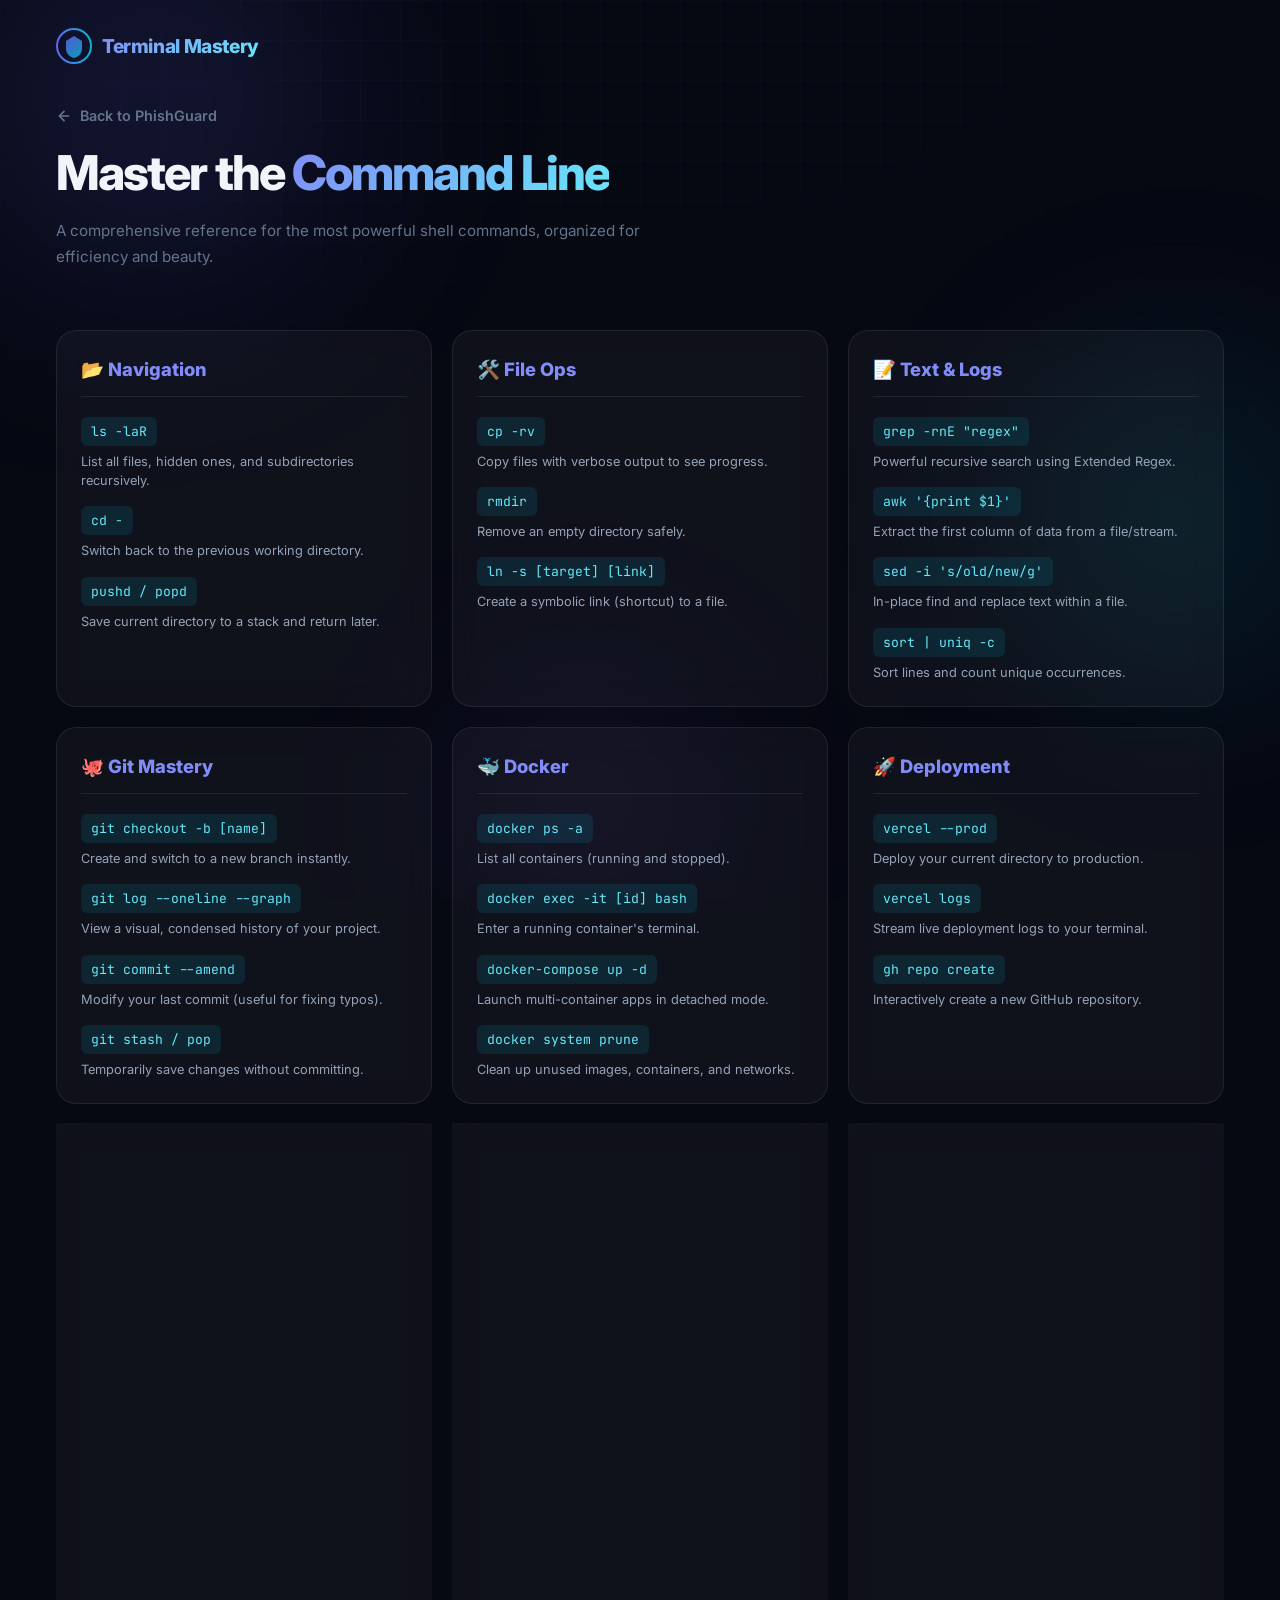
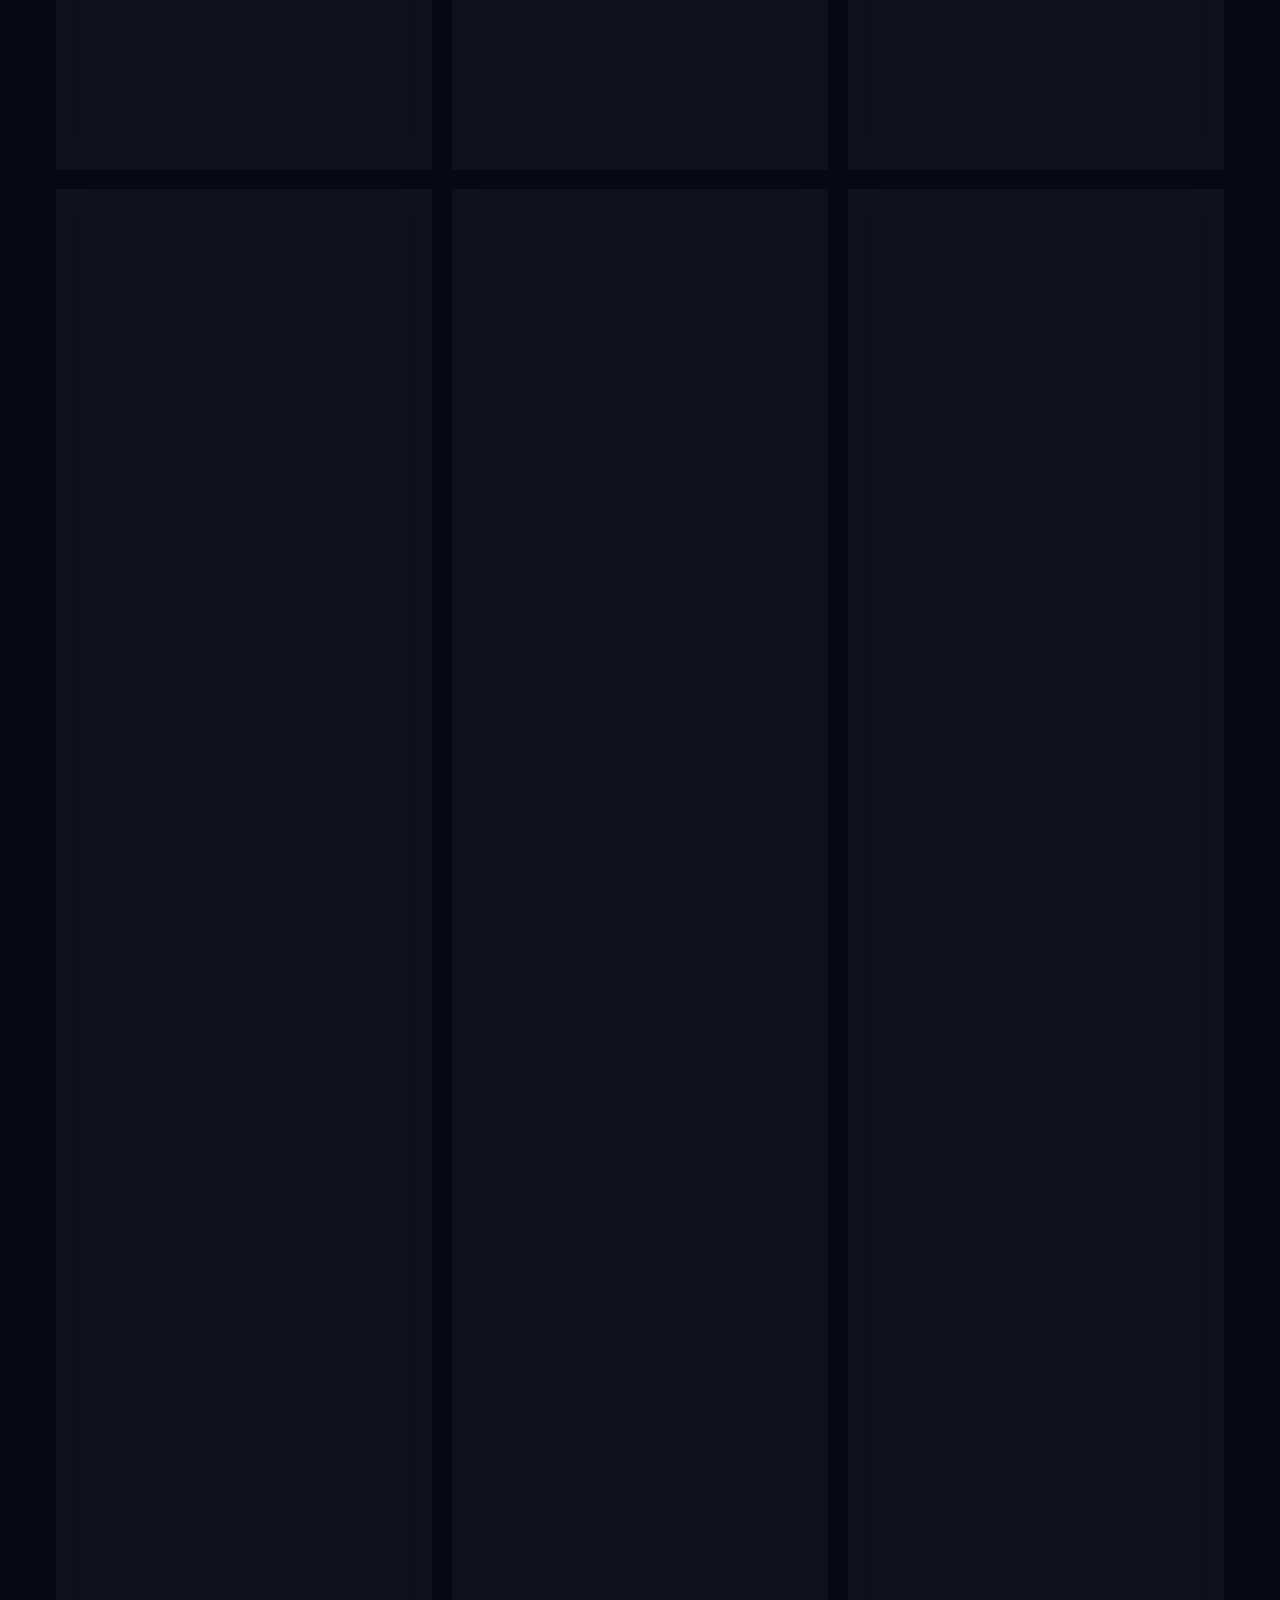
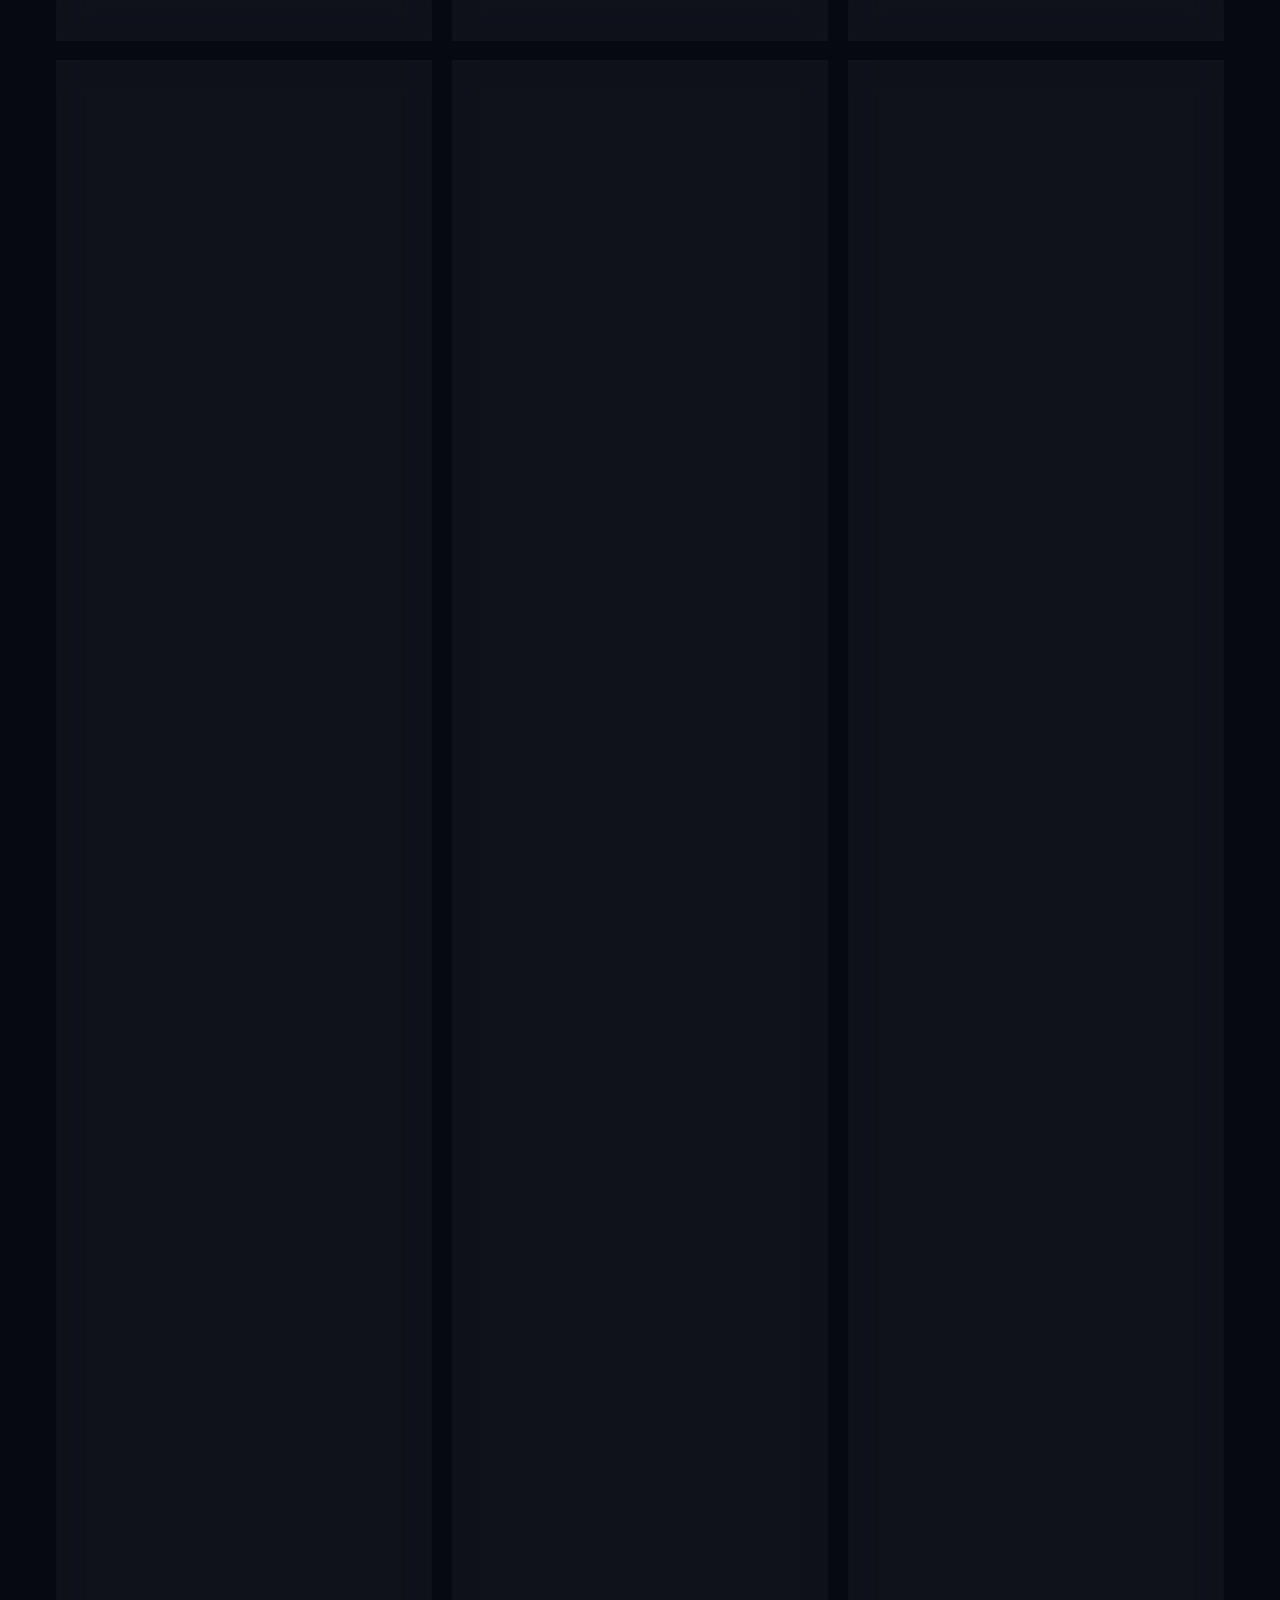
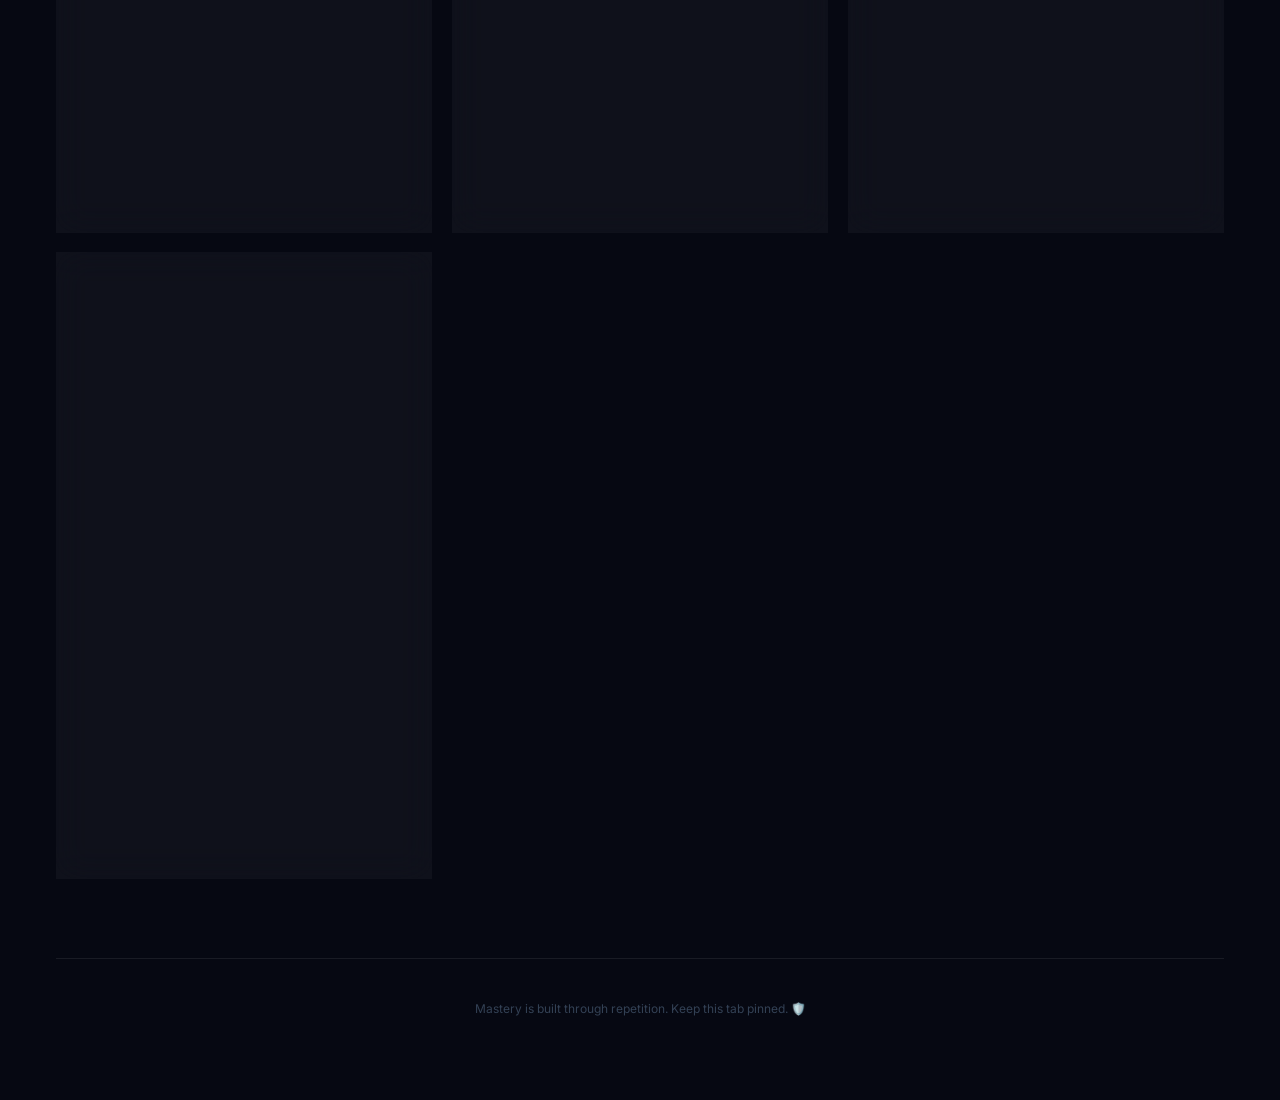
==== cheatsheet/index.html @ 8e198884 "feat: integrate terminal mastery cheatsheet and add navigation link" ====
<!-- PhishGuard Cheat Sheet | Author: Abenezer | MIT License | 2026 -->
<!DOCTYPE html>
<html lang="en">
<head>
  <meta charset="UTF-8">
  <meta name="viewport" content="width=device-width, initial-scale=1.0">
  <title>Terminal Mastery | Shell Command Cheat Sheet</title>
  <link rel="preconnect" href="https://fonts.googleapis.com">
  <link rel="preconnect" href="https://fonts.gstatic.com" crossorigin>
  <link href="https://fonts.googleapis.com/css2?family=Inter:wght@300;400;500;600;700;800&family=JetBrains+Mono:wght@400;500;700&display=swap" rel="stylesheet">
  <link rel="stylesheet" href="style.css">
  <style>
    .app-wrapper {
      max-width: 1400px; /* Wider for zoom/fill */
      width: 95%;
    }
    .cheat-sheet-grid {
      display: grid;
      grid-template-columns: repeat(auto-fit, minmax(320px, 1fr)); /* Fill space dynamically */
      gap: 20px;
      margin-top: 40px;
    }
    .category-card {
      border-radius: var(--radius-lg);
      padding: 24px;
      display: flex;
      flex-direction: column;
      transition: transform 0.2s, box-shadow 0.2s;
    }
    .category-card:hover {
      transform: translateY(-4px);
      box-shadow: 0 12px 30px rgba(0,0,0,0.4);
      border-color: var(--indigo);
    }
    .category-title {
      font-size: 1.15rem;
      font-weight: 800;
      color: var(--indigo-light);
      margin-bottom: 20px;
      display: flex;
      align-items: center;
      gap: 12px;
      border-bottom: 1px solid var(--border-glass);
      padding-bottom: 12px;
    }
    .command-list {
      display: flex;
      flex-direction: column;
      gap: 16px;
    }
    .command-item {
      display: flex;
      flex-direction: column;
      gap: 6px;
    }
    .cmd-row {
      display: flex;
      align-items: center;
      gap: 8px;
      flex-wrap: wrap;
    }
    .cmd {
      font-family: var(--font-mono);
      font-size: 0.82rem;
      color: var(--cyan-light);
      background: rgba(6, 182, 212, 0.12);
      padding: 4px 10px;
      border-radius: 6px;
      word-break: break-all;
    }
    .desc {
      font-size: 0.8rem;
      color: #94a3b8;
      line-height: 1.5;
    }
    .back-link {
      display: inline-flex;
      align-items: center;
      gap: 8px;
      color: #64748b;
      text-decoration: none;
      font-size: 0.9rem;
      font-weight: 600;
      margin-bottom: 20px;
      transition: color 0.2s;
    }
    .back-link:hover {
      color: var(--indigo-light);
    }
    .gradient-text {
      background: linear-gradient(135deg, var(--indigo-light), var(--cyan-light));
      -webkit-background-clip: text;
      -webkit-text-fill-color: transparent;
    }
  </style>
</head>
<body>
  <div class="bg-grid" aria-hidden="true"></div>
  <div class="bg-orbs" aria-hidden="true">
    <div class="orb orb-1"></div>
    <div class="orb orb-2"></div>
    <div class="orb orb-3"></div>
  </div>

  <div class="app-wrapper">
    <header class="header">
      <div class="logo-mark">
        <svg width="36" height="36" viewBox="0 0 36 36" fill="none" xmlns="http://www.w3.org/2000/svg">
          <circle cx="18" cy="18" r="17" stroke="url(#logoGrad)" stroke-width="2" />
          <path d="M18 8 L26 13 L26 21 C26 25.4 22.4 29 18 30 C13.6 29 10 25.4 10 21 L10 13 Z" fill="url(#shieldGrad)" opacity="0.85" />
          <defs>
            <linearGradient id="logoGrad" x1="0" y1="0" x2="36" x2="36" gradientUnits="userSpaceOnUse">
              <stop stop-color="#6366f1" /><stop offset="1" stop-color="#06b6d4" />
            </linearGradient>
            <linearGradient id="shieldGrad" x1="10" y1="8" x2="26" y2="30" gradientUnits="userSpaceOnUse">
              <stop stop-color="#6366f1" /><stop offset="1" stop-color="#06b6d4" />
            </linearGradient>
          </defs>
        </svg>
        <span class="logo-text">Terminal Mastery</span>
      </div>
    </header>

    <section class="hero" style="padding: 40px 0 20px; text-align: left;">
      <a href="https://phish-guard-omega.vercel.app/" class="back-link">
        <svg width="16" height="16" viewBox="0 0 24 24" fill="none" stroke="currentColor" stroke-width="2.5" stroke-linecap="round" stroke-linejoin="round"><path d="M19 12H5M12 19l-7-7 7-7"/></svg>
        Back to PhishGuard
      </a>
      <h1 class="hero-title" style="font-size: 3rem;">Master the <span class="gradient-text">Command Line</span></h1>
      <p class="hero-sub" style="max-width: 600px;">A comprehensive reference for the most powerful shell commands, organized for efficiency and beauty.</p>
    </section>

    <div class="cheat-sheet-grid">
      
      <!-- File Navigation -->
      <div class="category-card glass">
        <h2 class="category-title">📂 Navigation</h2>
        <div class="command-list">
          <div class="command-item">
            <div class="cmd-row"><span class="cmd">ls -laR</span></div>
            <span class="desc">List all files, hidden ones, and subdirectories recursively.</span>
          </div>
          <div class="command-item">
            <div class="cmd-row"><span class="cmd">cd -</span></div>
            <span class="desc">Switch back to the previous working directory.</span>
          </div>
          <div class="command-item">
            <div class="cmd-row"><span class="cmd">pushd / popd</span></div>
            <span class="desc">Save current directory to a stack and return later.</span>
          </div>
        </div>
      </div>

      <!-- File Manipulation -->
      <div class="category-card glass">
        <h2 class="category-title">🛠️ File Ops</h2>
        <div class="command-list">
          <div class="command-item">
            <div class="cmd-row"><span class="cmd">cp -rv</span></div>
            <span class="desc">Copy files with verbose output to see progress.</span>
          </div>
          <div class="command-item">
            <div class="cmd-row"><span class="cmd">rmdir</span></div>
            <span class="desc">Remove an empty directory safely.</span>
          </div>
          <div class="command-item">
            <div class="cmd-row"><span class="cmd">ln -s [target] [link]</span></div>
            <span class="desc">Create a symbolic link (shortcut) to a file.</span>
          </div>
        </div>
      </div>

      <!-- Text Processing -->
      <div class="category-card glass">
        <h2 class="category-title">📝 Text & Logs</h2>
        <div class="command-list">
          <div class="command-item">
            <div class="cmd-row"><span class="cmd">grep -rnE "regex"</span></div>
            <span class="desc">Powerful recursive search using Extended Regex.</span>
          </div>
          <div class="command-item">
            <div class="cmd-row"><span class="cmd">awk '{print $1}'</span></div>
            <span class="desc">Extract the first column of data from a file/stream.</span>
          </div>
          <div class="command-item">
            <div class="cmd-row"><span class="cmd">sed -i 's/old/new/g'</span></div>
            <span class="desc">In-place find and replace text within a file.</span>
          </div>
          <div class="command-item">
            <div class="cmd-row"><span class="cmd">sort | uniq -c</span></div>
            <span class="desc">Sort lines and count unique occurrences.</span>
          </div>
        </div>
      </div>

      <!-- Git Mastery -->
      <div class="category-card glass">
        <h2 class="category-title">🐙 Git Mastery</h2>
        <div class="command-list">
          <div class="command-item">
            <div class="cmd-row"><span class="cmd">git checkout -b [name]</span></div>
            <span class="desc">Create and switch to a new branch instantly.</span>
          </div>
          <div class="command-item">
            <div class="cmd-row"><span class="cmd">git log --oneline --graph</span></div>
            <span class="desc">View a visual, condensed history of your project.</span>
          </div>
          <div class="command-item">
            <div class="cmd-row"><span class="cmd">git commit --amend</span></div>
            <span class="desc">Modify your last commit (useful for fixing typos).</span>
          </div>
          <div class="command-item">
            <div class="cmd-row"><span class="cmd">git stash / pop</span></div>
            <span class="desc">Temporarily save changes without committing.</span>
          </div>
        </div>
      </div>

      <!-- Docker -->
      <div class="category-card glass">
        <h2 class="category-title">🐳 Docker</h2>
        <div class="command-list">
          <div class="command-item">
            <div class="cmd-row"><span class="cmd">docker ps -a</span></div>
            <span class="desc">List all containers (running and stopped).</span>
          </div>
          <div class="command-item">
            <div class="cmd-row"><span class="cmd">docker exec -it [id] bash</span></div>
            <span class="desc">Enter a running container's terminal.</span>
          </div>
          <div class="command-item">
            <div class="cmd-row"><span class="cmd">docker-compose up -d</span></div>
            <span class="desc">Launch multi-container apps in detached mode.</span>
          </div>
          <div class="command-item">
            <div class="cmd-row"><span class="cmd">docker system prune</span></div>
            <span class="desc">Clean up unused images, containers, and networks.</span>
          </div>
        </div>
      </div>

      <!-- Vercel & Deployment -->
      <div class="category-card glass">
        <h2 class="category-title">🚀 Deployment</h2>
        <div class="command-list">
          <div class="command-item">
            <div class="cmd-row"><span class="cmd">vercel --prod</span></div>
            <span class="desc">Deploy your current directory to production.</span>
          </div>
          <div class="command-item">
            <div class="cmd-row"><span class="cmd">vercel logs</span></div>
            <span class="desc">Stream live deployment logs to your terminal.</span>
          </div>
          <div class="command-item">
            <div class="cmd-row"><span class="cmd">gh repo create</span></div>
            <span class="desc">Interactively create a new GitHub repository.</span>
          </div>
        </div>
      </div>

      <!-- Permissions -->
      <div class="category-card glass">
        <h2 class="category-title">🔒 Permissions</h2>
        <div class="command-list">
          <div class="command-item">
            <div class="cmd-row"><span class="cmd">chmod +x [file]</span></div>
            <span class="desc">Make a script or file executable.</span>
          </div>
          <div class="command-item">
            <div class="cmd-row"><span class="cmd">chown -R [user]:[group]</span></div>
            <span class="desc">Change ownership of a folder recursively.</span>
          </div>
          <div class="command-item">
            <div class="cmd-row"><span class="cmd">sudo !!</span></div>
            <span class="desc">Repeat the last command but with sudo.</span>
          </div>
        </div>
      </div>

      <!-- Pro Shortcuts -->
      <div class="category-card glass">
        <h2 class="category-title">⚡ Pro Shortcuts</h2>
        <div class="command-list">
          <div class="command-item">
            <div class="cmd-row"><span class="cmd">Ctrl + R</span></div>
            <span class="desc">Reverse-search through your command history.</span>
          </div>
          <div class="command-item">
            <div class="cmd-row"><span class="cmd">Ctrl + L</span></div>
            <span class="desc">Clear the terminal screen instantly.</span>
          </div>
          <div class="command-item">
            <div class="cmd-row"><span class="cmd">Tab / Double Tab</span></div>
            <span class="desc">Auto-complete commands, paths, and options.</span>
          </div>
        </div>
      </div>
<!-- ARP, Wireshark, Nmap, and Ping command reference sections -->

<!-- Sources: arp(8) man page, wireshark/tshark documentation, nmap(1) man page, ping(8) man page -->

<div class="category-card glass">
  <h2 class="category-title">🛰️ ARP</h2>
  <div class="command-list">
    <div class="command-item">
      <div class="cmd-row"><span class="cmd">arp -a</span></div>
      <span class="desc">Display the ARP table (default mode).</span>
    </div>
    <div class="command-item">
      <div class="cmd-row"><span class="cmd">arp -n</span></div>
      <span class="desc">Show numeric IP addresses (no hostname resolution).</span>
    </div>
    <div class="command-item">
      <div class="cmd-row"><span class="cmd">arp -v</span></div>
      <span class="desc">Verbose output – more detail about operations.</span>
    </div>
    <div class="command-item">
      <div class="cmd-row"><span class="cmd">arp -d &lt;hostname|IP&gt;</span></div>
      <span class="desc">Delete the ARP entry for the specified host (requires root).</span>
    </div>
    <div class="command-item">
      <div class="cmd-row"><span class="cmd">arp -s &lt;hostname|IP&gt; &lt;mac_addr&gt;</span></div>
      <span class="desc">Create a static ARP entry mapping host to MAC address.</span>
    </div>
    <div class="command-item">
      <div class="cmd-row"><span class="cmd">arp -i &lt;interface&gt;</span></div>
      <span class="desc">Limit the operation to a specific network interface.</span>
    </div>
    <div class="command-item">
      <div class="cmd-row"><span class="cmd">arp -H &lt;type&gt;</span></div>
      <span class="desc">Specify the hardware type (default is ether).</span>
    </div>
  </div>
</div>

<div class="category-card glass">
  <h2 class="category-title">🖥️ Wireshark / Tshark</h2>
  <div class="command-list">
    <div class="command-item">
      <div class="cmd-row"><span class="cmd">tshark -i &lt;iface&gt;</span></div>
      <span class="desc">Capture on the specified interface.</span>
    </div>
    <div class="command-item">
      <div class="cmd-row"><span class="cmd">tshark -f &lt;capture filter&gt;</span></div>
      <span class="desc">Apply a BPF capture filter (e.g., &quot;tcp port 80&quot;).</span>
    </div>
    <div class="command-item">
      <div class="cmd-row"><span class="cmd">tshark -Y &lt;display filter&gt;</span></div>
      <span class="desc">Display filter (Wireshark syntax) applied while capturing.</span>
    </div>
    <div class="command-item">
      <div class="cmd-row"><span class="cmd">tshark -w &lt;file.pcap&gt;</span></div>
      <span class="desc">Write captured packets to a file.</span>
    </div>
    <div class="command-item">
      <div class="cmd-row"><span class="cmd">tshark -r &lt;file.pcap&gt;</span></div>
      <span class="desc">Read packets from a capture file.
    </span>
    </div>
    <div class="command-item">
      <div class="cmd-row"><span class="cmd">tshark -c &lt;count&gt;</span></div>
      <span class="desc">Stop after capturing a specific number of packets.</span>
    </div>
    <div class="command-item">
      <div class="cmd-row"><span class="cmd">tshark -a duration:&lt;seconds&gt;</span></div>
      <span class="desc">Autostop capture after given duration.</span>
    </div>
    <div class="command-item">
      <div class="cmd-row"><span class="cmd">tshark -a filesize:&lt;bytes&gt;</span></div>
      <span class="desc">Autostop when captured file reaches size limit.</span>
    </div>
    <div class="command-item">
      <div class="cmd-row"><span class="cmd">tshark -s &lt;snaplen&gt;</span></div>
      <span class="desc">Set snapshot length (bytes per packet).</span>
    </div>
    <div class="command-item">
      <div class="cmd-row"><span class="cmd">tshark -n</span></div>
      <span class="desc">Disable network name resolution for speed.</span>
    </div>
    <div class="command-item">
      <div class="cmd-row"><span class="cmd">tshark -T fields -e &lt;field&gt; -E separator=,</span></div>
      <span class="desc">Export selected fields as CSV.</span>
    </div>
  </div>
</div>

<div class="category-card glass">
  <h2 class="category-title">📡 Nmap</h2>
  <div class="command-list">
    <!-- Basic Scan Types -->
    <div class="command-item">
      <div class="cmd-row"><span class="cmd">nmap -sS &lt;target&gt;</span></div>
      <span class="desc">TCP SYN (stealth) scan – default for privileged users.</span>
    </div>
    <div class="command-item">
      <div class="cmd-row"><span class="cmd">nmap -sT &lt;target&gt;</span></div>
      <span class="desc">TCP connect scan – works without raw sockets.</span>
    </div>
    <div class="command-item">
      <div class="cmd-row"><span class="cmd">nmap -sU &lt;target&gt;</span></div>
      <span class="desc">UDP scan – discover UDP services.</span>
    </div>
    <div class="command-item">
      <div class="cmd-row"><span class="cmd">nmap -sV &lt;target&gt;</span></div>
      <span class="desc">Service/version detection on open ports.</span>
    </div>
    <div class="command-item">
      <div class="cmd-row"><span class="cmd">nmap -O &lt;target&gt;</span></div>
      <span class="desc">OS detection (requires open & closed ports).</span>
    </div>
    <div class="command-item">
      <div class="cmd-row"><span class="cmd">nmap -A &lt;target&gt;</span></div>
      <span class="desc">Aggressive scan – -O -sV -sC -traceroute.</span>
    </div>
    <!-- Host Discovery -->
    <div class="command-item">
      <div class="cmd-row"><span class="cmd">nmap -sn &lt;target&gt;</span></div>
      <span class="desc">Ping scan – list hosts without port scan.</span>
    </div>
    <div class="command-item">
      <div class="cmd-row"><span class="cmd">nmap -Pn &lt;target&gt;</span></div>
      <span class="desc">Treat all hosts as up – skip discovery.</span>
    </div>
    <div class="command-item">
      <div class="cmd-row"><span class="cmd">nmap -PE -PA80,443 -PS22 -PU53 &lt;target&gt;</span></div>
      <span class="desc">Specify ICMP, ACK, SYN, UDP probes for discovery.</span>
    </div>
    <!-- Port Specification -->
    <div class="command-item">
      <div class="cmd-row"><span class="cmd">nmap -p 22,80,443 &lt;target&gt;</span></div>
      <span class="desc">Scan only the listed ports.</span>
    </div>
    <div class="command-item">
      <div class="cmd-row"><span class="cmd">nmap -p- &lt;target&gt;</span></div>
      <span class="desc">Scan all 65535 ports.</span>
    </div>
    <div class="command-item">
      <div class="cmd-row"><span class="cmd">nmap -F &lt;target&gt;</span></div>
      <span class="desc">Fast scan – only common ports.</span>
    </div>
    <!-- Timing & Performance -->
    <div class="command-item">
      <div class="cmd-row"><span class="cmd">nmap -T4 &lt;target&gt;</span></div>
      <span class="desc">Timing template 4 – faster but more aggressive.</span>
    </div>
    <div class="command-item">
      <div class="cmd-row"><span class="cmd">nmap --max-retries 1 &lt;target&gt;</span></div>
      <span class="desc">Reduce probe retries for speed.</span>
    </div>
    <!-- Output -->
    <div class="command-item">
      <div class="cmd-row"><span class="cmd">nmap -oN scan.txt &lt;target&gt;</span></div>
      <span class="desc">Normal (human‑readable) output to file.</span>
    </div>
    <div class="command-item">
      <div class="cmd-row"><span class="cmd">nmap -oX scan.xml &lt;target&gt;</span></div>
      <span class="desc">XML output for further processing.</span>
    </div>
    <div class="command-item">
      <div class="cmd-row"><span class="cmd">nmap -oG grepable.txt &lt;target&gt;</span></div>
      <span class="desc">Grep‑able output for quick parsing.</span>
    </div>
    <!-- NSE Scripts -->
    <div class="command-item">
      <div class="cmd-row"><span class="cmd">nmap --script=default &lt;target&gt;</span></div>
      <span class="desc">Run the default set of NSE scripts.</span>
    </div>
    <div class="command-item">
      <div class="cmd-row"><span class="cmd">nmap -sC &lt;target&gt;</span></div>
      <span class="desc">Shortcut for --script=default.</span>
    </div>
  </div>
</div>

<div class="category-card glass">
  <h2 class="category-title">🏓 Ping</h2>
  <div class="command-list">
    <div class="command-item">
      <div class="cmd-row"><span class="cmd">ping -c 4 &lt;host&gt;</span></div>
      <span class="desc">Send 4 ICMP echo requests and stop.</span>
    </div>
    <div class="command-item">
      <div class="cmd-row"><span class="cmd">ping -i 0.2 &lt;host&gt;</span></div>
      <span class="desc">Set interval between packets (seconds).</span>
    </div>
    <div class="command-item">
      <div class="cmd-row"><span class="cmd">ping -s 128 &lt;host&gt;</span></div>
      <span class="desc">Set packet size to 128 bytes (payload).</span>
    </div>
    <div class="command-item">
      <div class="cmd-row"><span class="cmd">ping -W 3 &lt;host&gt;</span></div>
      <span class="desc">Wait up to 3 seconds for each reply.</span>
    </div>
    <div class="command-item">
      <div class="cmd-row"><span class="cmd">ping -t 64 &lt;host&gt;</span></div>
      <span class="desc">Set TTL (time‑to‑live) to 64 hops.</span>
    </div>
    <div class="command-item">
      <div class="cmd-row"><span class="cmd">ping -q &lt;host&gt;</span></div>
      <span class="desc">Quiet output – only summary statistics.</span>
    </div>
    <div class="command-item">
      <div class="cmd-row"><span class="cmd">ping -b &lt;broadcast&gt;</span></div>
      <span class="desc">Send ping packets to broadcast address (requires root).</span>
    </div>
    <div class="command-item">
      <div class="cmd-row"><span class="cmd">ping -D &lt;host&gt;</span></div>
      <span class="desc">Print timestamps before each line (debugging).</span>
    </div>
  </div>
</div>

<!-- Find Utility -->
<div class="category-card glass">
  <h2 class="category-title">🔍 Find</h2>
  <div class="command-list">
    <!-- Basic Search -->
    <div class="command-item">
      <div class="cmd-row"><span class="cmd">find . -name "*.txt"</span></div>
      <span class="desc">Find files by exact name (case-sensitive).</span>
    </div>
    <div class="command-item">
      <div class="cmd-row"><span class="cmd">find . -iname "*.txt"</span></div>
      <span class="desc">Find files by name (case-insensitive).</span>
    </div>
    <div class="command-item">
      <div class="cmd-row"><span class="cmd">find . -type f</span></div>
      <span class="desc">Find only regular files (use d for directories).</span>
    </div>
    <div class="command-item">
      <div class="cmd-row"><span class="cmd">find . -empty</span></div>
      <span class="desc">Find empty files and directories.</span>
    </div>
    <!-- Size Search -->
    <div class="command-item">
      <div class="cmd-row"><span class="cmd">find . -size +50M</span></div>
      <span class="desc">Find files larger than 50 Megabytes.</span>
    </div>
    <div class="command-item">
      <div class="cmd-row"><span class="cmd">find . -size -10k</span></div>
      <span class="desc">Find files smaller than 10 Kilobytes.</span>
    </div>
    <!-- Time Search -->
    <div class="command-item">
      <div class="cmd-row"><span class="cmd">find . -mtime -7</span></div>
      <span class="desc">Find files modified in the last 7 days.</span>
    </div>
    <div class="command-item">
      <div class="cmd-row"><span class="cmd">find . -atime +30</span></div>
      <span class="desc">Find files accessed more than 30 days ago.</span>
    </div>
    <div class="command-item">
      <div class="cmd-row"><span class="cmd">find . -mmin -60</span></div>
      <span class="desc">Find files modified in the last 60 minutes.</span>
    </div>
    <div class="command-item">
      <div class="cmd-row"><span class="cmd">find . -newer file.txt</span></div>
      <span class="desc">Find files modified more recently than file.txt.</span>
    </div>
    <!-- Ownership & Permissions -->
    <div class="command-item">
      <div class="cmd-row"><span class="cmd">find . -user &lt;username&gt;</span></div>
      <span class="desc">Find files owned by a specific user.</span>
    </div>
    <div class="command-item">
      <div class="cmd-row"><span class="cmd">find . -group &lt;groupname&gt;</span></div>
      <span class="desc">Find files owned by a specific group.</span>
    </div>
    <div class="command-item">
      <div class="cmd-row"><span class="cmd">find . -perm 644</span></div>
      <span class="desc">Find files with exact 644 permissions.</span>
    </div>
    <div class="command-item">
      <div class="cmd-row"><span class="cmd">find . -perm /u=s</span></div>
      <span class="desc">Find files with the SUID bit set.</span>
    </div>
    <!-- Path & Depth -->
    <div class="command-item">
      <div class="cmd-row"><span class="cmd">find . -maxdepth 2</span></div>
      <span class="desc">Limit search to current directory and 1 level down.</span>
    </div>
    <div class="command-item">
      <div class="cmd-row"><span class="cmd">find . -mindepth 3</span></div>
      <span class="desc">Start searching from at least 3 levels deep.</span>
    </div>
    <div class="command-item">
      <div class="cmd-row"><span class="cmd">find . -path "*/dir/*"</span></div>
      <span class="desc">Match pattern against the full path.</span>
    </div>
    <!-- Execution & Actions -->
    <div class="command-item">
      <div class="cmd-row"><span class="cmd">find . -name "*.log" -delete</span></div>
      <span class="desc">Find and immediately delete matching files.</span>
    </div>
    <div class="command-item">
      <div class="cmd-row"><span class="cmd">find . -type f -exec grep -l "TODO" {} \;</span></div>
      <span class="desc">Execute a command on each found file individually.</span>
    </div>
    <div class="command-item">
      <div class="cmd-row"><span class="cmd">find . -type f -exec chmod 644 {} +</span></div>
      <span class="desc">Execute a command on all found files at once.</span>
    </div>
    <!-- Logic & Pruning -->
    <div class="command-item">
      <div class="cmd-row"><span class="cmd">find . -name "*.txt" -o -name "*.md"</span></div>
      <span class="desc">Logical OR: matches either condition.</span>
    </div>
    <div class="command-item">
      <div class="cmd-row"><span class="cmd">find . ! -name "*.html"</span></div>
      <span class="desc">Logical NOT: matches files that do not end in .html.</span>
    </div>
    <div class="command-item">
      <div class="cmd-row"><span class="cmd">find . -path "*/node_modules*" -prune -o -print</span></div>
      <span class="desc">Exclude a directory (e.g., node_modules) from the search.</span>
    </div>
  </div>
</div>

<!-- Grep Utility -->
<div class="category-card glass">
  <h2 class="category-title">🔍 Grep</h2>
  <div class="command-list">
    <!-- Basic Search -->
    <div class="command-item">
      <div class="cmd-row"><span class="cmd">grep "pattern" file</span></div>
      <span class="desc">Search for a string or regex pattern in a file.</span>
    </div>
    <div class="command-item">
      <div class="cmd-row"><span class="cmd">grep -i "pattern" file</span></div>
      <span class="desc">Case-insensitive search.</span>
    </div>
    <div class="command-item">
      <div class="cmd-row"><span class="cmd">grep -w "word" file</span></div>
      <span class="desc">Match the exact whole word only.</span>
    </div>
    <div class="command-item">
      <div class="cmd-row"><span class="cmd">grep -x "line" file</span></div>
      <span class="desc">Match the exact whole line only.</span>
    </div>
    <!-- Advanced Matching -->
    <div class="command-item">
      <div class="cmd-row"><span class="cmd">grep -v "pattern" file</span></div>
      <span class="desc">Invert match: show lines that do NOT contain the pattern.</span>
    </div>
    <div class="command-item">
      <div class="cmd-row"><span class="cmd">grep -E "regex" file</span></div>
      <span class="desc">Use Extended Regular Expressions (same as egrep).</span>
    </div>
    <div class="command-item">
      <div class="cmd-row"><span class="cmd">grep -F "string" file</span></div>
      <span class="desc">Treat pattern as fixed string, no regex (same as fgrep).</span>
    </div>
    <div class="command-item">
      <div class="cmd-row"><span class="cmd">grep -o "pattern" file</span></div>
      <span class="desc">Show ONLY the matching part of the line, not the full line.</span>
    </div>
    <!-- Output Formatting & Context -->
    <div class="command-item">
      <div class="cmd-row"><span class="cmd">grep -n "pattern" file</span></div>
      <span class="desc">Prefix each matching line with its line number.</span>
    </div>
    <div class="command-item">
      <div class="cmd-row"><span class="cmd">grep -c "pattern" file</span></div>
      <span class="desc">Print only a count of matching lines.</span>
    </div>
    <div class="command-item">
      <div class="cmd-row"><span class="cmd">grep -A 3 "pattern" file</span></div>
      <span class="desc">Show 3 lines of context AFTER the match.</span>
    </div>
    <div class="command-item">
      <div class="cmd-row"><span class="cmd">grep -B 3 "pattern" file</span></div>
      <span class="desc">Show 3 lines of context BEFORE the match.</span>
    </div>
    <div class="command-item">
      <div class="cmd-row"><span class="cmd">grep -C 3 "pattern" file</span></div>
      <span class="desc">Show 3 lines of context AROUND the match (before and after).</span>
    </div>
    <div class="command-item">
      <div class="cmd-row"><span class="cmd">grep --color=auto "pattern" file</span></div>
      <span class="desc">Highlight the matched string in color.</span>
    </div>
    <!-- Multiple Files & Recursive -->
    <div class="command-item">
      <div class="cmd-row"><span class="cmd">grep -r "pattern" dir/</span></div>
      <span class="desc">Recursively search all files in the directory.</span>
    </div>
    <div class="command-item">
      <div class="cmd-row"><span class="cmd">grep -l "pattern" dir/*</span></div>
      <span class="desc">Print only the names of files containing the match.</span>
    </div>
    <div class="command-item">
      <div class="cmd-row"><span class="cmd">grep -L "pattern" dir/*</span></div>
      <span class="desc">Print only the names of files that do NOT contain the match.</span>
    </div>
    <div class="command-item">
      <div class="cmd-row"><span class="cmd">grep -H "pattern" file</span></div>
      <span class="desc">Print the file name for each match (default for multiple files).</span>
    </div>
    <div class="command-item">
      <div class="cmd-row"><span class="cmd">grep -h "pattern" file1 file2</span></div>
      <span class="desc">Suppress file name prefixes on output.</span>
    </div>
    <div class="command-item">
      <div class="cmd-row"><span class="cmd">grep -m 5 "pattern" file</span></div>
      <span class="desc">Stop reading the file after 5 matches.</span>
    </div>
  </div>
</div>

<!-- Sed Utility -->
<div class="category-card glass">
  <h2 class="category-title">📝 Sed</h2>
  <div class="command-list">
    <!-- Substitution / Find & Replace -->
    <div class="command-item">
      <div class="cmd-row"><span class="cmd">sed 's/old/new/' file</span></div>
      <span class="desc">Replace first occurrence of 'old' with 'new' on each line.</span>
    </div>
    <div class="command-item">
      <div class="cmd-row"><span class="cmd">sed 's/old/new/g' file</span></div>
      <span class="desc">Replace ALL occurrences globally on each line.</span>
    </div>
    <div class="command-item">
      <div class="cmd-row"><span class="cmd">sed 's/old/new/2' file</span></div>
      <span class="desc">Replace ONLY the 2nd occurrence on a line.</span>
    </div>
    <div class="command-item">
      <div class="cmd-row"><span class="cmd">sed 's/old/new/ig' file</span></div>
      <span class="desc">Case-insensitive global replacement.</span>
    </div>
    <div class="command-item">
      <div class="cmd-row"><span class="cmd">sed -i 's/old/new/g' file</span></div>
      <span class="desc">In-place edit (overwrites the original file directly).</span>
    </div>
    <div class="command-item">
      <div class="cmd-row"><span class="cmd">sed -i.bak 's/old/new/g' file</span></div>
      <span class="desc">In-place edit but create a .bak backup first.</span>
    </div>
    <!-- Selective Substitution -->
    <div class="command-item">
      <div class="cmd-row"><span class="cmd">sed '3s/old/new/g' file</span></div>
      <span class="desc">Replace only on line 3.</span>
    </div>
    <div class="command-item">
      <div class="cmd-row"><span class="cmd">sed '1,5s/old/new/g' file</span></div>
      <span class="desc">Replace only on lines 1 through 5.</span>
    </div>
    <div class="command-item">
      <div class="cmd-row"><span class="cmd">sed '/pattern/s/old/new/g' file</span></div>
      <span class="desc">Replace only on lines that contain 'pattern'.</span>
    </div>
    <!-- Deletion -->
    <div class="command-item">
      <div class="cmd-row"><span class="cmd">sed '3d' file</span></div>
      <span class="desc">Delete line 3 from output.</span>
    </div>
    <div class="command-item">
      <div class="cmd-row"><span class="cmd">sed '2,5d' file</span></div>
      <span class="desc">Delete lines 2 through 5.</span>
    </div>
    <div class="command-item">
      <div class="cmd-row"><span class="cmd">sed '/pattern/d' file</span></div>
      <span class="desc">Delete lines that contain 'pattern'.</span>
    </div>
    <div class="command-item">
      <div class="cmd-row"><span class="cmd">sed '/^$/d' file</span></div>
      <span class="desc">Delete all empty/blank lines.</span>
    </div>
    <!-- Printing -->
    <div class="command-item">
      <div class="cmd-row"><span class="cmd">sed -n 'p' file</span></div>
      <span class="desc">Print all lines (-n suppresses default output).</span>
    </div>
    <div class="command-item">
      <div class="cmd-row"><span class="cmd">sed -n '5p' file</span></div>
      <span class="desc">Print ONLY line 5.</span>
    </div>
    <div class="command-item">
      <div class="cmd-row"><span class="cmd">sed -n '2,6p' file</span></div>
      <span class="desc">Print lines 2 through 6.</span>
    </div>
    <div class="command-item">
      <div class="cmd-row"><span class="cmd">sed -n '/pattern/p' file</span></div>
      <span class="desc">Print lines matching 'pattern' (acts like grep).</span>
    </div>
    <!-- Formatting/Cleanup -->
    <div class="command-item">
      <div class="cmd-row"><span class="cmd">sed 's/^[ \t]*//' file</span></div>
      <span class="desc">Remove leading whitespace/tabs from lines.</span>
    </div>
    <div class="command-item">
      <div class="cmd-row"><span class="cmd">sed 's/[ \t]*$//' file</span></div>
      <span class="desc">Remove trailing whitespace/tabs from lines.</span>
    </div>
    <!-- Insertion/Appending -->
    <div class="command-item">
      <div class="cmd-row"><span class="cmd">sed '3a\New Line' file</span></div>
      <span class="desc">Append 'New Line' AFTER line 3.</span>
    </div>
    <div class="command-item">
      <div class="cmd-row"><span class="cmd">sed '3i\New Line' file</span></div>
      <span class="desc">Insert 'New Line' BEFORE line 3.</span>
    </div>
    <div class="command-item">
      <div class="cmd-row"><span class="cmd">sed '3c\Replaced' file</span></div>
      <span class="desc">Change/Replace the entire line 3 with 'Replaced'.</span>
    </div>
  </div>
</div>

<!-- Netcat (nc) Utility -->
<div class="category-card glass">
  <h2 class="category-title">📡 Netcat</h2>
  <div class="command-list">
    <div class="command-item">
      <div class="cmd-row"><span class="cmd">nc -l -p 1234</span></div>
      <span class="desc">Listen on TCP port 1234 (default mode). Use -u for UDP.</span>
    </div>
    <div class="command-item">
      <div class="cmd-row"><span class="cmd">nc host.example.com 1234</span></div>
      <span class="desc">Connect to host on port 1234.</span>
    </div>
    <div class="command-item">
      <div class="cmd-row"><span class="cmd">nc -vz host.example.com 20-30</span></div>
      <span class="desc">Verbose port scan on range 20‑30.</span>
    </div>
    <div class="command-item">
      <div class="cmd-row"><span class="cmd">nc -e /bin/bash -l -p 4444</span></div>
      <span class="desc">Spawn a bind shell on port 4444 (requires root).</span>
    </div>
    <div class="command-item">
      <div class="cmd-row"><span class="cmd">nc -c 'date' host.example.com 1234</span></div>
      <span class="desc">Execute a command after connection and send output.</span>
    </div>
    <div class="command-item">
      <div class="cmd-row"><span class="cmd">nc -u host.example.com 1234</span></div>
      <span class="desc">Communicate using UDP rather than TCP.</span>
    </div>
    <div class="command-item">
      <div class="cmd-row"><span class="cmd">nc -w 3 host.example.com 1234</span></div>
      <span class="desc">Set a timeout of 3 seconds for connections.</span>
    </div>
  </div>
</div>
<!-- End of added command reference sections -->

    </div>

    <footer class="footer" style="margin-top: 80px; border-top: 1px solid var(--border-glass); padding-top: 40px;">
      <p>Mastery is built through repetition. Keep this tab pinned. 🛡️</p>
    </footer>
  </div>
</body>
</html>
---- cheatsheet/style.css ----
/* PhishGuard — styles
   Author: Abenezer | MIT License | 2026 */

:root {
  /* Color Palette */
  --bg-base: #060812;
  --bg-surface: #0d1117;
  --bg-glass: rgba(255, 255, 255, 0.04);
  --bg-glass-hover: rgba(255, 255, 255, 0.07);
  --border-glass: rgba(255, 255, 255, 0.08);
  --border-glow: rgba(99, 102, 241, 0.4);

  /* Brand */
  --indigo: #6366f1;
  --indigo-light: #818cf8;
  --cyan: #06b6d4;
  --cyan-light: #67e8f9;

  /* Risk Colors */
  --c-safe: #10b981;
  --c-safe-bg: rgba(16, 185, 129, 0.12);
  --c-safe-border: rgba(16, 185, 129, 0.35);
  --c-low: #22d3ee;
  --c-low-bg: rgba(34, 211, 238, 0.10);
  --c-medium: #f59e0b;
  --c-medium-bg: rgba(245, 158, 11, 0.12);
  --c-medium-border: rgba(245, 158, 11, 0.35);
  --c-high: #f97316;
  --c-high-bg: rgba(249, 115, 22, 0.12);
  --c-high-border: rgba(249, 115, 22, 0.35);
  --c-critical: #ef4444;
  --c-critical-bg: rgba(239, 68, 68, 0.12);
  --c-critical-border: rgba(239, 68, 68, 0.40);

  /* Typography */
  --font-sans: 'Inter', system-ui, sans-serif;
  --font-mono: 'JetBrains Mono', 'Fira Code', monospace;

  /* Spacing */
  --radius-sm: 8px;
  --radius-md: 14px;
  --radius-lg: 20px;
  --radius-xl: 28px;

  /* Transitions */
  --ease-out: cubic-bezier(0.16, 1, 0.3, 1);
  --ease-in-out: cubic-bezier(0.4, 0, 0.2, 1);
}

/* reset */
*,
*::before,
*::after {
  box-sizing: border-box;
  margin: 0;
  padding: 0;
}

html {
  scroll-behavior: smooth;
}

body {
  font-family: var(--font-sans);
  background: var(--bg-base);
  color: #e2e8f0;
  min-height: 100vh;
  overflow-x: hidden;
  line-height: 1.6;
  -webkit-font-smoothing: antialiased;
}

/* animated background */
.bg-grid {
  position: fixed;
  inset: 0;
  z-index: 0;
  background-image:
    linear-gradient(rgba(99, 102, 241, 0.04) 1px, transparent 1px),
    linear-gradient(90deg, rgba(99, 102, 241, 0.04) 1px, transparent 1px);
  background-size: 40px 40px;
  mask-image: radial-gradient(ellipse 80% 60% at 50% 0%, black 30%, transparent 100%);
}

.bg-orbs {
  position: fixed;
  inset: 0;
  z-index: 0;
  overflow: hidden;
  pointer-events: none;
}

.orb {
  position: absolute;
  border-radius: 50%;
  filter: blur(80px);
  animation: orbDrift 18s ease-in-out infinite alternate;
}

.orb-1 {
  width: 600px;
  height: 600px;
  background: radial-gradient(circle, rgba(99, 102, 241, 0.18) 0%, transparent 70%);
  top: -200px;
  left: -150px;
  animation-duration: 20s;
}

.orb-2 {
  width: 500px;
  height: 500px;
  background: radial-gradient(circle, rgba(6, 182, 212, 0.14) 0%, transparent 70%);
  top: 30%;
  right: -150px;
  animation-duration: 15s;
  animation-delay: -5s;
}

.orb-3 {
  width: 400px;
  height: 400px;
  background: radial-gradient(circle, rgba(139, 92, 246, 0.10) 0%, transparent 70%);
  bottom: -100px;
  left: 30%;
  animation-duration: 25s;
  animation-delay: -10s;
}

@keyframes orbDrift {
  from {
    transform: translate(0, 0) scale(1);
  }

  to {
    transform: translate(40px, 30px) scale(1.08);
  }
}

/* layout */
.app-wrapper {
  position: relative;
  z-index: 1;
  max-width: 820px;
  margin: 0 auto;
  padding: 0 24px 80px;
}

/* glassmorphism base */
.glass {
  background: var(--bg-glass);
  border: 1px solid var(--border-glass);
  backdrop-filter: blur(16px);
  -webkit-backdrop-filter: blur(16px);
}

/* header */
.header {
  display: flex;
  align-items: center;
  justify-content: space-between;
  padding: 28px 0 0;
}

.logo-mark {
  display: flex;
  align-items: center;
  gap: 10px;
}

.logo-text {
  font-size: 1.2rem;
  font-weight: 800;
  letter-spacing: -0.02em;
  background: linear-gradient(135deg, var(--indigo-light), var(--cyan-light));
  -webkit-background-clip: text;
  background-clip: text;
  -webkit-text-fill-color: transparent;
}

.header-actions {
  display: flex;
  align-items: center;
  gap: 20px;
}

.nav-link {
  font-size: 0.85rem;
  font-weight: 600;
  color: #64748b;
  text-decoration: none;
  transition: color 0.2s;
}

.nav-link:hover {
  color: var(--indigo-light);
}

.header-badge {
  display: flex;
  align-items: center;
  gap: 8px;
  padding: 6px 14px;
  border-radius: 100px;
  background: rgba(16, 185, 129, 0.1);
  border: 1px solid rgba(16, 185, 129, 0.25);
  font-size: 0.75rem;
  font-weight: 600;
  color: var(--c-safe);
  letter-spacing: 0.02em;
}

.pulse-dot {
  width: 7px;
  height: 7px;
  border-radius: 50%;
  background: var(--c-safe);
  box-shadow: 0 0 0 0 rgba(16, 185, 129, 0.5);
  animation: pulse 2s ease-in-out infinite;
}

@keyframes pulse {

  0%,
  100% {
    box-shadow: 0 0 0 0 rgba(16, 185, 129, 0.5);
  }

  50% {
    box-shadow: 0 0 0 5px rgba(16, 185, 129, 0);
  }
}

/* hero section */
.hero {
  text-align: center;
  padding: 64px 0 40px;
}

.hero-title {
  font-size: clamp(2rem, 5vw, 3.2rem);
  font-weight: 800;
  letter-spacing: -0.04em;
  line-height: 1.1;
  color: #f1f5f9;
}

.gradient-text {
  background: linear-gradient(135deg, var(--indigo-light) 0%, var(--cyan) 50%, var(--cyan-light) 100%);
  -webkit-background-clip: text;
  background-clip: text;
  -webkit-text-fill-color: transparent;
  display: inline-block;
}

.hero-sub {
  margin-top: 18px;
  font-size: 0.95rem;
  color: #64748b;
  line-height: 1.7;
}

/* URL input card */
.input-card {
  border-radius: var(--radius-xl);
  padding: 20px;
  display: flex;
  flex-direction: column;
  gap: 14px;
  box-shadow: 0 0 0 1px rgba(99, 102, 241, 0.1), 0 30px 60px rgba(0, 0, 0, 0.4),
    inset 0 1px 0 rgba(255, 255, 255, 0.06);
  transition: box-shadow 0.3s var(--ease-out);
}

.input-card:focus-within {
  box-shadow: 0 0 0 1px rgba(99, 102, 241, 0.4), 0 30px 80px rgba(0, 0, 0, 0.5),
    0 0 40px rgba(99, 102, 241, 0.06),
    inset 0 1px 0 rgba(255, 255, 255, 0.06);
}

.input-wrapper {
  display: flex;
  align-items: center;
  background: rgba(0, 0, 0, 0.3);
  border: 1px solid rgba(255, 255, 255, 0.06);
  border-radius: var(--radius-md);
  padding: 0 14px;
  transition: border-color 0.25s, background 0.25s;
}

.input-wrapper:focus-within {
  border-color: rgba(99, 102, 241, 0.5);
  background: rgba(0, 0, 0, 0.45);
  box-shadow: 0 0 0 3px rgba(99, 102, 241, 0.08);
}

.input-icon {
  color: #475569;
  flex-shrink: 0;
}

.url-input {
  flex: 1;
  background: none;
  border: none;
  outline: none;
  font-family: var(--font-mono);
  font-size: 0.92rem;
  color: #e2e8f0;
  padding: 15px 12px;
  caret-color: var(--indigo-light);
}

.url-input::placeholder {
  color: #334155;
  font-family: var(--font-sans);
  font-size: 0.9rem;
}

.clear-btn {
  background: none;
  border: none;
  cursor: pointer;
  color: #475569;
  padding: 6px;
  border-radius: 6px;
  display: flex;
  align-items: center;
  transition: color 0.2s, background 0.2s;
}

.clear-btn:hover {
  color: #94a3b8;
  background: rgba(255, 255, 255, 0.06);
}

.analyze-btn {
  position: relative;
  overflow: hidden;
  display: flex;
  align-items: center;
  justify-content: center;
  gap: 10px;
  padding: 15px 28px;
  border-radius: var(--radius-md);
  border: none;
  cursor: pointer;
  font-family: var(--font-sans);
  font-weight: 700;
  font-size: 0.95rem;
  color: #fff;
  background: linear-gradient(135deg, var(--indigo) 0%, #7c3aed 50%, var(--cyan) 100%);
  background-size: 200% 200%;
  animation: gradShift 4s ease infinite;
  box-shadow: 0 4px 24px rgba(99, 102, 241, 0.35);
  transition: box-shadow 0.3s, transform 0.2s;
}

.analyze-btn:hover:not(:disabled) {
  box-shadow: 0 8px 40px rgba(99, 102, 241, 0.5);
  transform: translateY(-1px);
}

.analyze-btn:active:not(:disabled) {
  transform: translateY(0);
}

.analyze-btn:disabled {
  opacity: 0.7;
  cursor: not-allowed;
}

.analyze-btn::before {
  content: '';
  position: absolute;
  inset: 0;
  background: linear-gradient(135deg, rgba(255, 255, 255, 0.12), transparent);
  opacity: 0;
  transition: opacity 0.3s;
}

.analyze-btn:hover::before {
  opacity: 1;
}

@keyframes gradShift {

  0%,
  100% {
    background-position: 0% 50%;
  }

  50% {
    background-position: 100% 50%;
  }
}

.btn-loader {
  display: none;
  width: 18px;
  height: 18px;
  border: 2px solid rgba(255, 255, 255, 0.3);
  border-top-color: #fff;
  border-radius: 50%;
  animation: spin 0.7s linear infinite;
}

.analyze-btn.loading .btn-text,
.analyze-btn.loading .btn-icon {
  display: none;
}

.analyze-btn.loading .btn-loader {
  display: block;
}

@keyframes spin {
  to {
    transform: rotate(360deg);
  }
}

/* example chips */
.quick-examples {
  display: flex;
  flex-wrap: wrap;
  align-items: center;
  gap: 8px;
  margin-top: 16px;
}

.examples-label {
  font-size: 0.8rem;
  color: #475569;
  margin-right: 4px;
}

.example-chip {
  padding: 5px 12px;
  border-radius: 100px;
  border: 1px solid;
  cursor: pointer;
  font-size: 0.78rem;
  font-weight: 600;
  transition: transform 0.15s, box-shadow 0.15s, background 0.15s;
  font-family: var(--font-sans);
}

.example-chip.phish {
  color: var(--c-high);
  border-color: rgba(249, 115, 22, 0.3);
  background: rgba(249, 115, 22, 0.07);
}

.example-chip.phish:hover {
  background: rgba(249, 115, 22, 0.15);
  box-shadow: 0 0 12px rgba(249, 115, 22, 0.2);
  transform: translateY(-1px);
}

.example-chip.safe {
  color: var(--c-safe);
  border-color: rgba(16, 185, 129, 0.3);
  background: rgba(16, 185, 129, 0.07);
}

.example-chip.safe:hover {
  background: rgba(16, 185, 129, 0.15);
  box-shadow: 0 0 12px rgba(16, 185, 129, 0.2);
  transform: translateY(-1px);
}

/* results panel */
.results-panel {
  margin-top: 32px;
  display: flex;
  flex-direction: column;
  gap: 20px;
}

.results-panel.hidden {
  display: none;
}

/* URL breakdown display */
.url-breakdown {
  border-radius: var(--radius-md);
  padding: 16px 20px;
  font-family: var(--font-mono);
  font-size: 0.82rem;
  line-height: 1.8;
  word-break: break-all;
  color: #64748b;
}

.url-bd-label {
  font-size: 0.7rem;
  text-transform: uppercase;
  letter-spacing: 0.08em;
  color: #334155;
  margin-bottom: 8px;
  font-family: var(--font-sans);
  font-weight: 600;
}

.url-bd-row {
  display: flex;
  gap: 10px;
  align-items: baseline;
  flex-wrap: wrap;
}

.url-bd-part {
  border-radius: 4px;
  padding: 1px 5px;
}

.url-bd-scheme {
  color: var(--c-medium);
  background: rgba(245, 158, 11, 0.1);
}

.url-bd-scheme.secure {
  color: var(--c-safe);
  background: rgba(16, 185, 129, 0.1);
}

.url-bd-domain {
  color: var(--indigo-light);
  background: rgba(99, 102, 241, 0.1);
}

.url-bd-path {
  color: #64748b;
}

.url-bd-key {
  font-size: 0.7rem;
  color: #334155;
  font-family: var(--font-sans);
}

/* verdict row (score ring + badge) */
.verdict-row {
  display: flex;
  align-items: center;
  gap: 32px;
  background: var(--bg-glass);
  border: 1px solid var(--border-glass);
  border-radius: var(--radius-lg);
  padding: 28px 32px;
  backdrop-filter: blur(16px);
}

@media (max-width: 520px) {
  .verdict-row {
    flex-direction: column;
    gap: 20px;
    padding: 24px;
  }
}

/* Ring */
.score-ring-container {
  position: relative;
  flex-shrink: 0;
}

.score-ring {
  transform: rotate(-90deg);
  filter: drop-shadow(0 0 12px rgba(99, 102, 241, 0.3));
}

.ring-bg {
  fill: none;
  stroke: rgba(255, 255, 255, 0.05);
  stroke-width: 8;
}

.ring-fill {
  fill: none;
  stroke-width: 8;
  stroke-linecap: round;
  stroke-dasharray: 326.73;
  stroke-dashoffset: 326.73;
  transition: stroke-dashoffset 1.2s var(--ease-out), stroke 0.6s;
}

.score-center {
  position: absolute;
  inset: 0;
  display: flex;
  flex-direction: column;
  align-items: center;
  justify-content: center;
}

.score-num {
  font-size: 2rem;
  font-weight: 800;
  letter-spacing: -0.04em;
  line-height: 1;
  color: #f1f5f9;
  transition: color 0.6s;
}

.score-label {
  font-size: 0.7rem;
  color: #475569;
  font-weight: 600;
}

/* Verdict */
.verdict-info {
  flex: 1;
  display: flex;
  flex-direction: column;
  gap: 12px;
}

.verdict-badge {
  display: inline-flex;
  align-items: center;
  gap: 8px;
  padding: 8px 18px;
  border-radius: var(--radius-sm);
  font-weight: 800;
  font-size: 0.88rem;
  letter-spacing: 0.06em;
  text-transform: uppercase;
  width: fit-content;
  border: 1px solid;
}

.verdict-desc {
  font-size: 0.9rem;
  color: #94a3b8;
  line-height: 1.6;
}

.threat-meter-label {
  font-size: 0.72rem;
  color: #475569;
  font-weight: 600;
  text-transform: uppercase;
  letter-spacing: 0.06em;
  margin-bottom: 6px;
}

.threat-bar-track {
  height: 6px;
  border-radius: 100px;
  background: rgba(255, 255, 255, 0.07);
  overflow: hidden;
}

.threat-bar-fill {
  height: 100%;
  border-radius: 100px;
  width: 0%;
  background: linear-gradient(90deg, var(--c-safe), var(--c-medium), var(--c-critical));
  transition: width 1.2s var(--ease-out);
}

/* risk level color themes */
.risk-safe .ring-fill {
  stroke: var(--c-safe);
}

.risk-safe .score-num {
  color: var(--c-safe);
}

.risk-safe .verdict-badge {
  color: var(--c-safe);
  background: var(--c-safe-bg);
  border-color: var(--c-safe-border);
}

.risk-low .ring-fill {
  stroke: var(--c-low);
}

.risk-low .score-num {
  color: var(--c-low);
}

.risk-low .verdict-badge {
  color: var(--c-low);
  background: var(--c-low-bg);
  border-color: rgba(34, 211, 238, 0.3);
}

.risk-medium .ring-fill {
  stroke: var(--c-medium);
}

.risk-medium .score-num {
  color: var(--c-medium);
}

.risk-medium .verdict-badge {
  color: var(--c-medium);
  background: var(--c-medium-bg);
  border-color: var(--c-medium-border);
}

.risk-high .ring-fill {
  stroke: var(--c-high);
}

.risk-high .score-num {
  color: var(--c-high);
}

.risk-high .verdict-badge {
  color: var(--c-high);
  background: var(--c-high-bg);
  border-color: var(--c-high-border);
}

.risk-critical .ring-fill {
  stroke: var(--c-critical);
  filter: drop-shadow(0 0 10px rgba(239, 68, 68, 0.6));
}

.risk-critical .score-num {
  color: var(--c-critical);
}

.risk-critical .verdict-badge {
  color: var(--c-critical);
  background: var(--c-critical-bg);
  border-color: var(--c-critical-border);
}

/* findings cards grid */
.findings-grid {
  display: grid;
  grid-template-columns: repeat(auto-fill, minmax(220px, 1fr));
  gap: 12px;
}

.finding-card {
  border-radius: var(--radius-md);
  padding: 16px;
  border: 1px solid;
  display: flex;
  flex-direction: column;
  gap: 6px;
  animation: fadeSlideUp 0.4s var(--ease-out) both;
  transition: transform 0.2s, box-shadow 0.2s;
}

.finding-card:hover {
  transform: translateY(-2px);
  box-shadow: 0 8px 20px rgba(0, 0, 0, 0.3);
}

.finding-card.flag-error {
  background: var(--c-critical-bg);
  border-color: var(--c-critical-border);
}

.finding-card.flag-warn {
  background: var(--c-high-bg);
  border-color: var(--c-high-border);
}

.finding-card.flag-caution {
  background: var(--c-medium-bg);
  border-color: var(--c-medium-border);
}

.finding-card.flag-ok {
  background: var(--c-safe-bg);
  border-color: var(--c-safe-border);
}

.finding-icon {
  font-size: 1.3rem;
}

.finding-title {
  font-size: 0.82rem;
  font-weight: 700;
  color: #e2e8f0;
}

.finding-detail {
  font-size: 0.75rem;
  color: #64748b;
}

@keyframes fadeSlideUp {
  from {
    opacity: 0;
    transform: translateY(16px);
  }

  to {
    opacity: 1;
    transform: translateY(0);
  }
}

/* indicator breakdown table */
.detail-section {
  border-radius: var(--radius-md);
  padding: 22px 24px;
}

.detail-title {
  display: flex;
  align-items: center;
  gap: 8px;
  font-size: 0.9rem;
  font-weight: 700;
  color: #94a3b8;
  margin-bottom: 16px;
}

.indicator-table {
  display: flex;
  flex-direction: column;
  gap: 0;
}

.indicator-row {
  display: flex;
  align-items: center;
  justify-content: space-between;
  padding: 10px 0;
  border-bottom: 1px solid rgba(255, 255, 255, 0.04);
  gap: 12px;
}

.indicator-row:last-child {
  border-bottom: none;
}

.ind-name {
  font-size: 0.84rem;
  color: #94a3b8;
  flex: 1;
}

.ind-value {
  font-size: 0.82rem;
  font-family: var(--font-mono);
  color: #e2e8f0;
  max-width: 280px;
  text-align: right;
  word-break: break-all;
}

.ind-status {
  width: 6px;
  height: 6px;
  border-radius: 50%;
  flex-shrink: 0;
  margin-left: 12px;
}

.ind-status.ok {
  background: var(--c-safe);
  box-shadow: 0 0 6px rgba(16, 185, 129, 0.6);
}

.ind-status.warn {
  background: var(--c-medium);
  box-shadow: 0 0 6px rgba(245, 158, 11, 0.6);
}

.ind-status.danger {
  background: var(--c-critical);
  box-shadow: 0 0 6px rgba(239, 68, 68, 0.6);
}

/* recommendation box */
.recommendation-box {
  border-radius: var(--radius-md);
  padding: 20px 24px;
}

.rec-header {
  display: flex;
  align-items: center;
  gap: 10px;
  font-weight: 700;
  font-size: 0.9rem;
  margin-bottom: 10px;
}

.rec-icon {
  font-size: 1.2rem;
}

.rec-body {
  font-size: 0.88rem;
  color: #94a3b8;
  line-height: 1.7;
}

.rec-body ul {
  padding-left: 20px;
  margin-top: 8px;
}

.rec-body li {
  margin-bottom: 4px;
}

.rec-safe {
  border-color: var(--c-safe-border);
}

.rec-safe .rec-header {
  color: var(--c-safe);
}

.rec-warn {
  border-color: var(--c-medium-border);
}

.rec-warn .rec-header {
  color: var(--c-medium);
}

.rec-danger {
  border-color: var(--c-critical-border);
}

.rec-danger .rec-header {
  color: var(--c-critical);
}

/* reset/analyze-another button */
.reset-btn {
  display: flex;
  align-items: center;
  justify-content: center;
  gap: 8px;
  padding: 12px 24px;
  border-radius: var(--radius-md);
  border: 1px solid rgba(255, 255, 255, 0.08);
  background: rgba(255, 255, 255, 0.04);
  cursor: pointer;
  font-family: var(--font-sans);
  font-size: 0.88rem;
  font-weight: 600;
  color: #64748b;
  transition: all 0.2s;
  align-self: center;
}

.reset-btn:hover {
  color: #e2e8f0;
  background: rgba(255, 255, 255, 0.07);
  border-color: rgba(255, 255, 255, 0.15);
}

/* stats bar */
.stats-bar {
  display: flex;
  align-items: center;
  justify-content: center;
  gap: 0;
  border-radius: var(--radius-lg);
  margin-top: 48px;
  padding: 20px 0;
}

.stat-item {
  flex: 1;
  text-align: center;
  padding: 0 24px;
  display: flex;
  flex-direction: column;
  gap: 4px;
}

.stat-num {
  font-size: 1.4rem;
  font-weight: 800;
  letter-spacing: -0.03em;
  background: linear-gradient(135deg, var(--indigo-light), var(--cyan-light));
  -webkit-background-clip: text;
  background-clip: text;
  -webkit-text-fill-color: transparent;
}

.stat-label {
  font-size: 0.72rem;
  color: #475569;
  font-weight: 500;
}

.stat-divider {
  width: 1px;
  height: 40px;
  background: rgba(255, 255, 255, 0.06);
  flex-shrink: 0;
}

@media (max-width: 520px) {
  .stats-bar {
    flex-wrap: wrap;
    gap: 16px;
    padding: 20px;
  }

  .stat-divider {
    display: none;
  }

  .stat-item {
    flex: 1 1 40%;
  }
}

/* footer */
.footer {
  text-align: center;
  margin-top: 32px;
  font-size: 0.75rem;
  color: #334155;
  line-height: 1.7;
}

/* utilities */
.hidden {
  display: none !important;
}

/* Animate results in */
.results-panel>* {
  animation: fadeSlideUp 0.5s var(--ease-out) both;
}

.results-panel>*:nth-child(1) {
  animation-delay: 0.05s;
}

.results-panel>*:nth-child(2) {
  animation-delay: 0.12s;
}

.results-panel>*:nth-child(3) {
  animation-delay: 0.19s;
}

.results-panel>*:nth-child(4) {
  animation-delay: 0.26s;
}

.results-panel>*:nth-child(5) {
  animation-delay: 0.33s;
}

.results-panel>*:nth-child(6) {
  animation-delay: 0.40s;
}
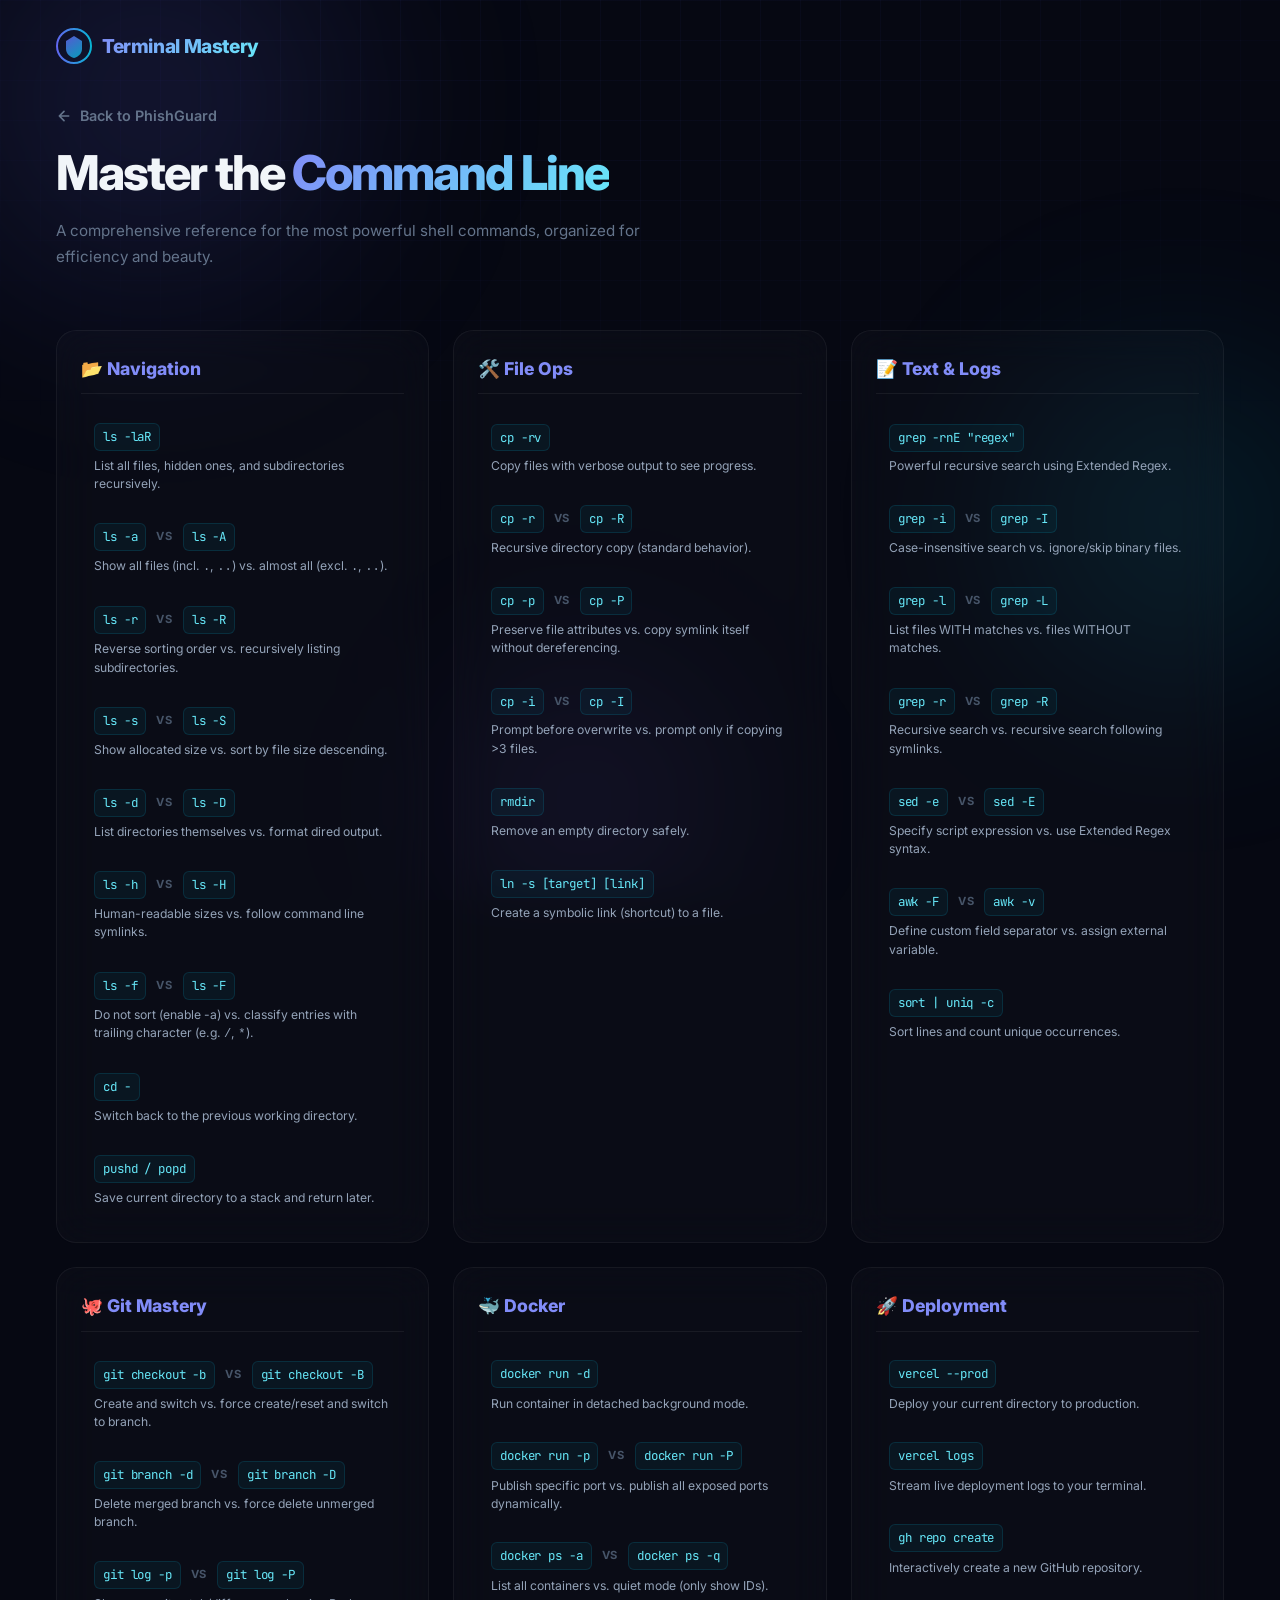
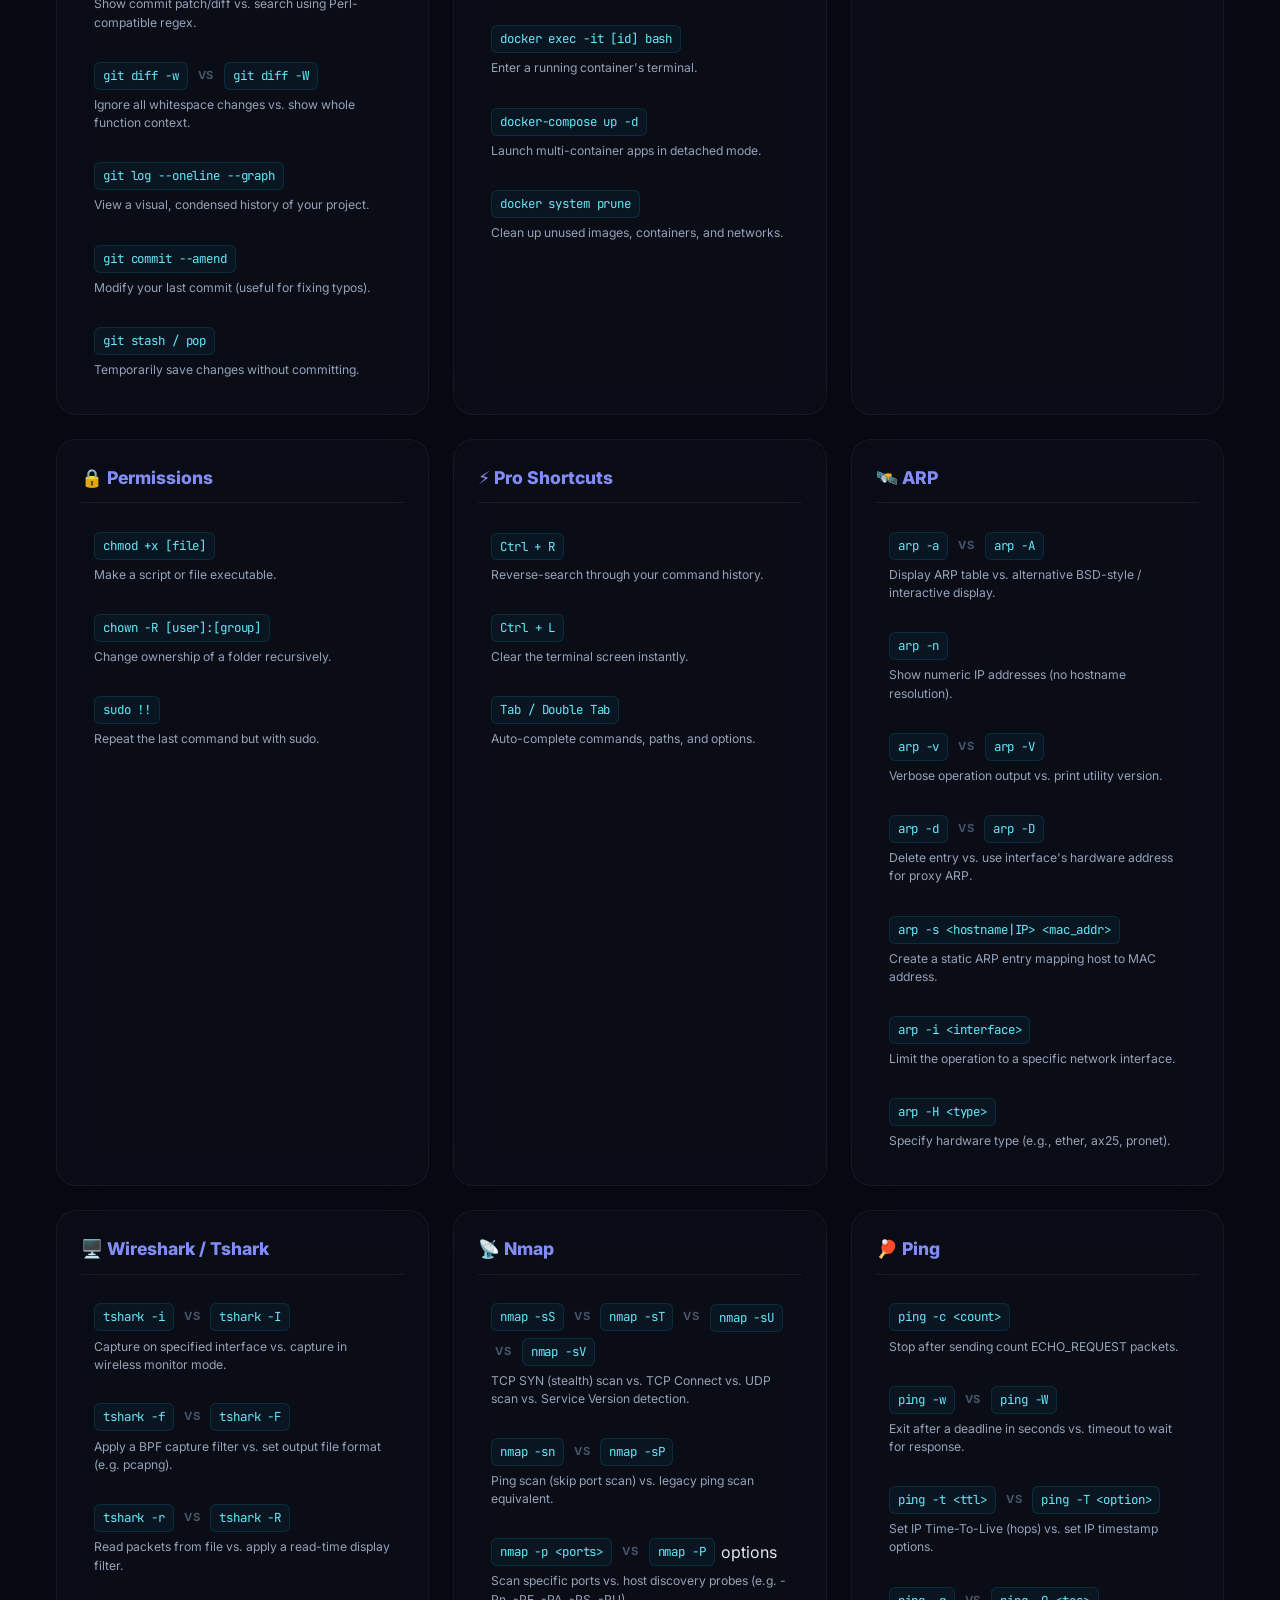
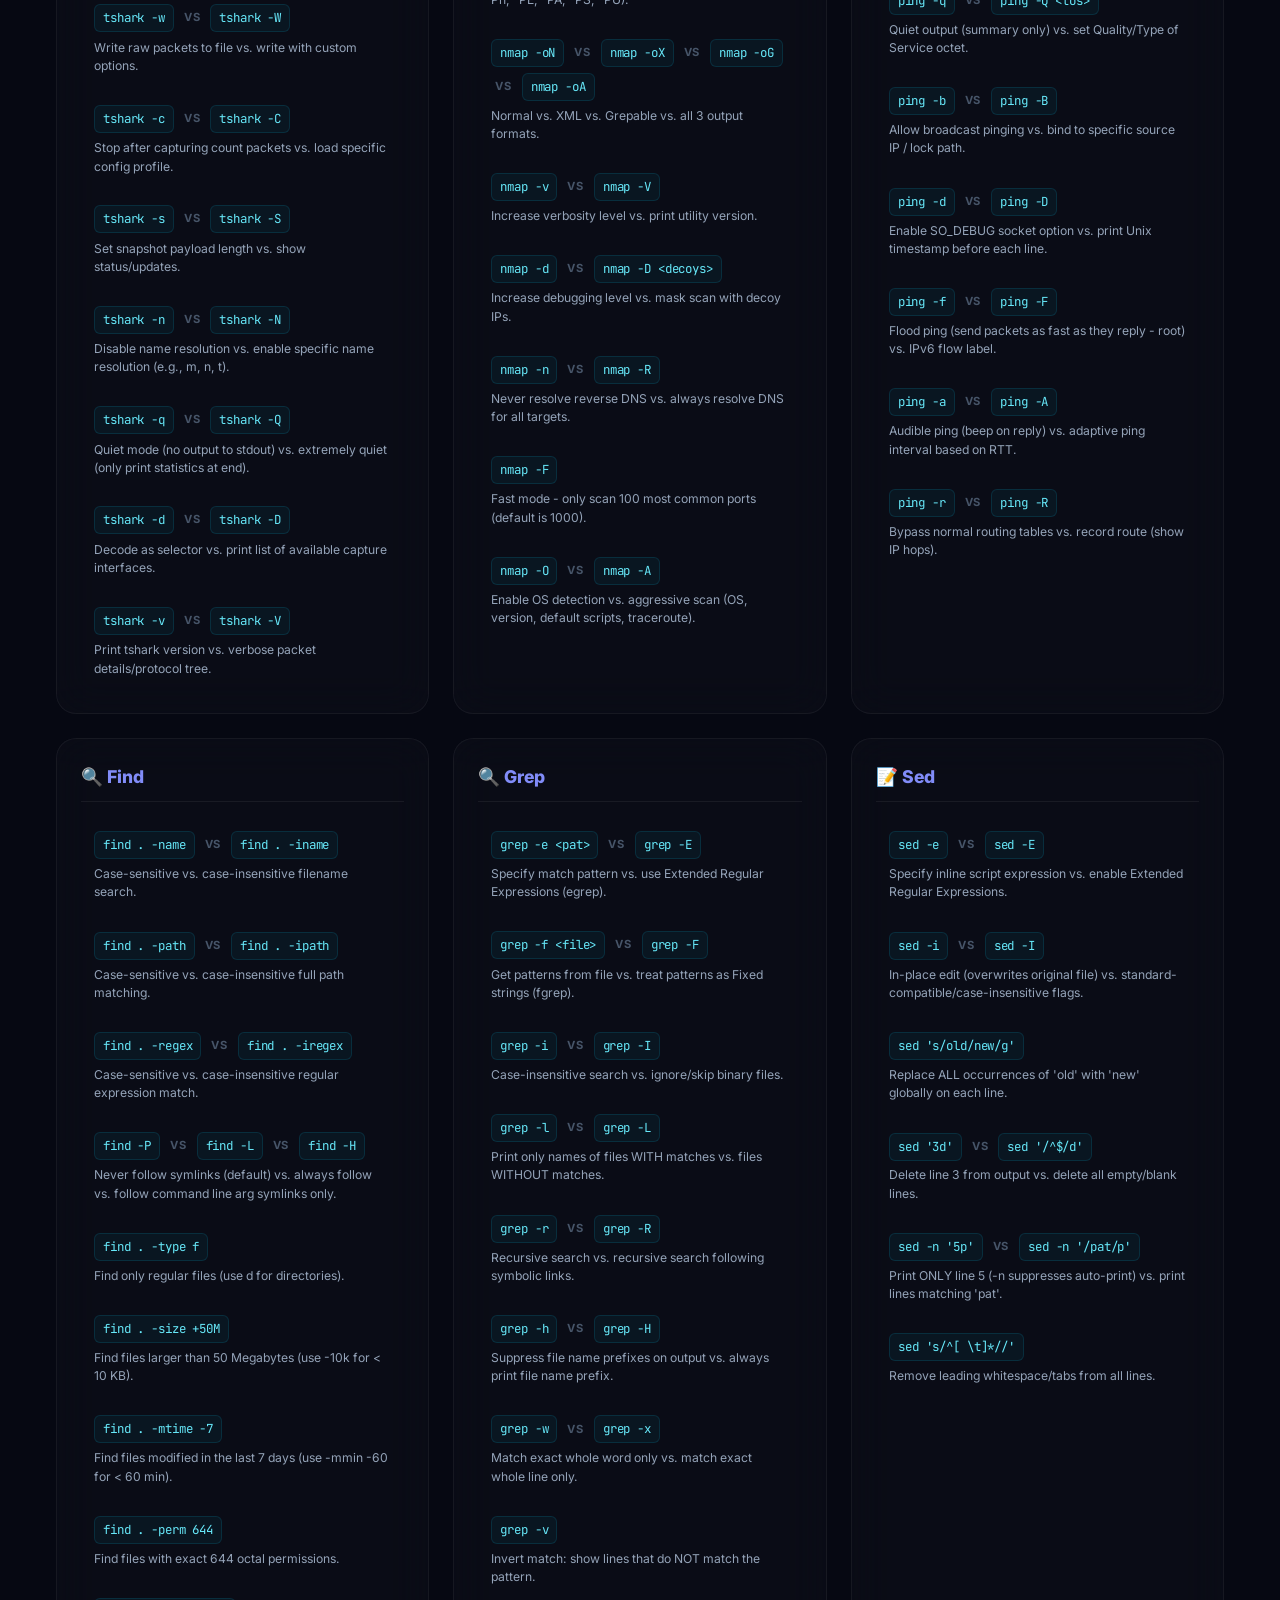
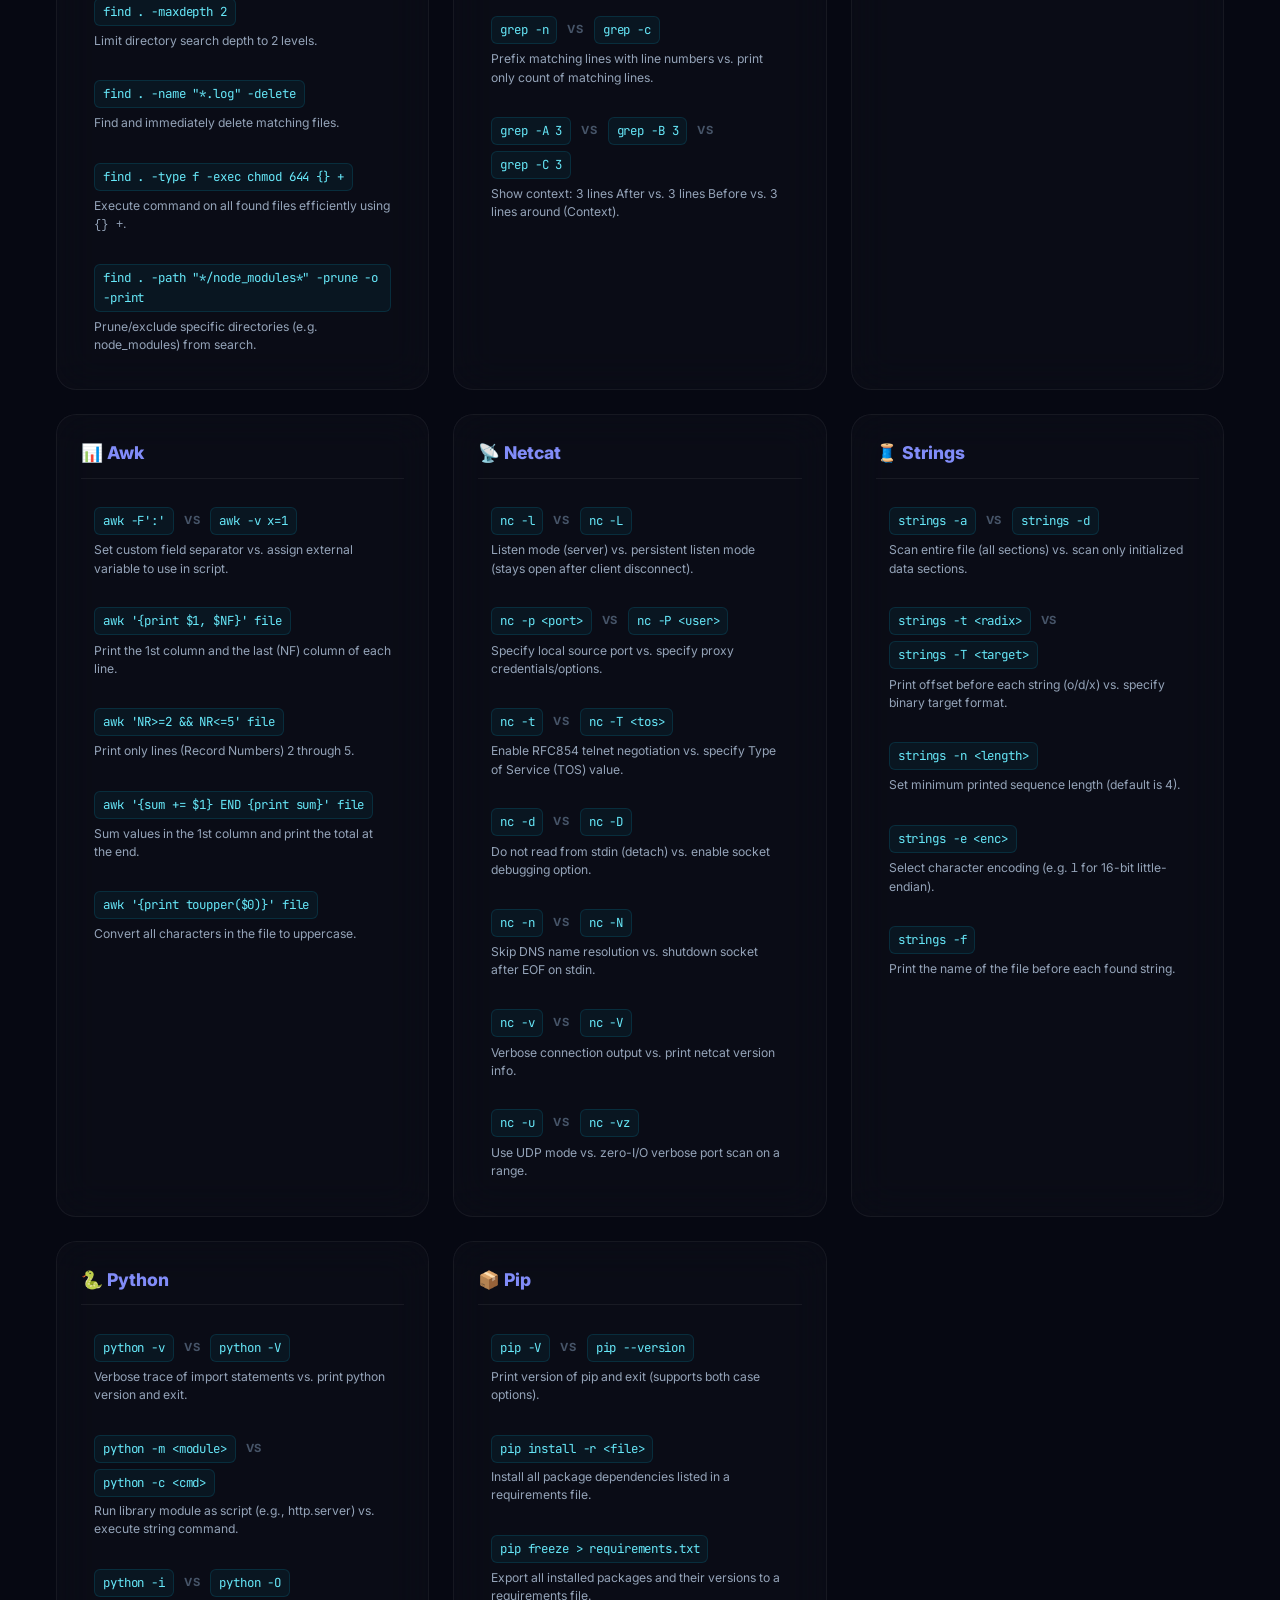
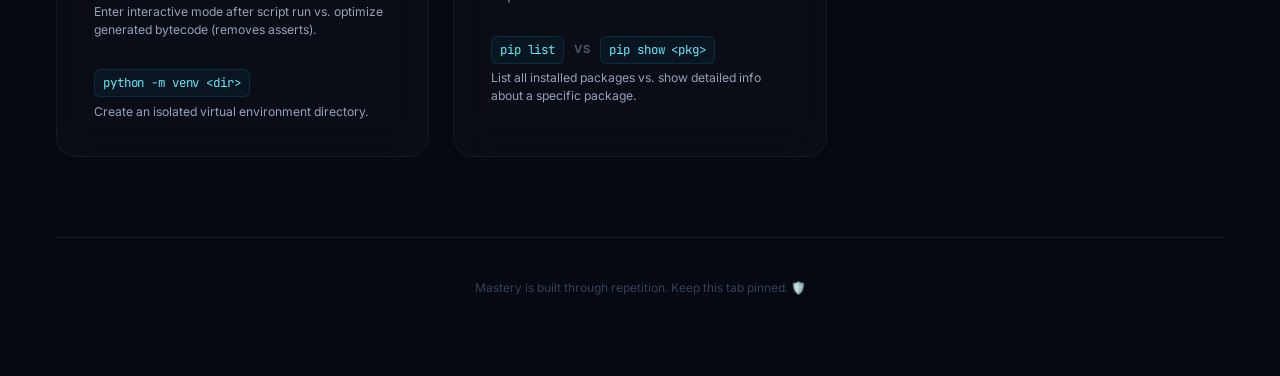
==== commit a32f72b1: "style(cheatsheet): expand terminal options & implement delicate glassmorphic design" ====
--- a/cheatsheet/index.html
+++ b/cheatsheet/index.html
@@ -11,13 +11,13 @@
   <link rel="stylesheet" href="style.css">
   <style>
     .app-wrapper {
-      max-width: 1400px; /* Wider for zoom/fill */
+      max-width: 1440px; /* Wider for zoom/fill */
       width: 95%;
     }
     .cheat-sheet-grid {
       display: grid;
-      grid-template-columns: repeat(auto-fit, minmax(320px, 1fr)); /* Fill space dynamically */
-      gap: 20px;
+      grid-template-columns: repeat(auto-fit, minmax(340px, 1fr)); /* Fill space dynamically */
+      gap: 24px;
       margin-top: 40px;
     }
     .category-card {
@@ -25,53 +25,79 @@
       padding: 24px;
       display: flex;
       flex-direction: column;
-      transition: transform 0.2s, box-shadow 0.2s;
+      background: rgba(255, 255, 255, 0.02);
+      border: 1px solid rgba(255, 255, 255, 0.05);
+      backdrop-filter: blur(20px);
+      -webkit-backdrop-filter: blur(20px);
+      transition: all 0.3s var(--ease-out);
     }
     .category-card:hover {
-      transform: translateY(-4px);
-      box-shadow: 0 12px 30px rgba(0,0,0,0.4);
-      border-color: var(--indigo);
+      transform: translateY(-2px);
+      background: rgba(255, 255, 255, 0.04);
+      border-color: rgba(99, 102, 241, 0.3);
+      box-shadow: 0 12px 40px rgba(99, 102, 241, 0.12);
     }
     .category-title {
-      font-size: 1.15rem;
+      font-size: 1.1rem;
       font-weight: 800;
       color: var(--indigo-light);
-      margin-bottom: 20px;
+      margin-bottom: 18px;
       display: flex;
       align-items: center;
-      gap: 12px;
-      border-bottom: 1px solid var(--border-glass);
-      padding-bottom: 12px;
+      gap: 10px;
+      border-bottom: 1px solid rgba(255, 255, 255, 0.06);
+      padding-bottom: 10px;
     }
     .command-list {
       display: flex;
       flex-direction: column;
-      gap: 16px;
+      gap: 8px;
     }
     .command-item {
       display: flex;
       flex-direction: column;
       gap: 6px;
+      padding: 10px 12px;
+      border-radius: var(--radius-sm);
+      transition: all 0.2s var(--ease-out);
+      border: 1px solid transparent;
+    }
+    .command-item:hover {
+      background: rgba(255, 255, 255, 0.03);
+      border-color: rgba(255, 255, 255, 0.05);
+      transform: translateX(4px);
     }
     .cmd-row {
       display: flex;
       align-items: center;
-      gap: 8px;
+      gap: 6px;
       flex-wrap: wrap;
     }
     .cmd {
       font-family: var(--font-mono);
-      font-size: 0.82rem;
+      font-size: 0.78rem;
       color: var(--cyan-light);
-      background: rgba(6, 182, 212, 0.12);
-      padding: 4px 10px;
+      background: rgba(6, 182, 212, 0.06);
+      border: 1px solid rgba(6, 182, 212, 0.15);
+      padding: 3px 8px;
       border-radius: 6px;
       word-break: break-all;
+      letter-spacing: -0.01em;
+    }
+    .vs-label {
+      font-size: 0.7rem;
+      font-weight: 700;
+      color: #475569;
+      text-transform: uppercase;
+      letter-spacing: 0.06em;
+      margin: 0 4px;
+      user-select: none;
     }
     .desc {
-      font-size: 0.8rem;
+      font-size: 0.76rem;
       color: #94a3b8;
       line-height: 1.5;
+      font-weight: 400;
     }
     .back-link {
       display: inline-flex;
@@ -141,6 +167,30 @@
             <span class="desc">List all files, hidden ones, and subdirectories recursively.</span>
           </div>
           <div class="command-item">
+            <div class="cmd-row"><span class="cmd">ls -a</span> <span class="vs-label">vs</span> <span class="cmd">ls -A</span></div>
+            <span class="desc">Show all files (incl. <code>.</code>, <code>..</code>) vs. almost all (excl. <code>.</code>, <code>..</code>).</span>
+          </div>
+          <div class="command-item">
+            <div class="cmd-row"><span class="cmd">ls -r</span> <span class="vs-label">vs</span> <span class="cmd">ls -R</span></div>
+            <span class="desc">Reverse sorting order vs. recursively listing subdirectories.</span>
+          </div>
+          <div class="command-item">
+            <div class="cmd-row"><span class="cmd">ls -s</span> <span class="vs-label">vs</span> <span class="cmd">ls -S</span></div>
+            <span class="desc">Show allocated size vs. sort by file size descending.</span>
+          </div>
+          <div class="command-item">
+            <div class="cmd-row"><span class="cmd">ls -d</span> <span class="vs-label">vs</span> <span class="cmd">ls -D</span></div>
+            <span class="desc">List directories themselves vs. format dired output.</span>
+          </div>
+          <div class="command-item">
+            <div class="cmd-row"><span class="cmd">ls -h</span> <span class="vs-label">vs</span> <span class="cmd">ls -H</span></div>
+            <span class="desc">Human-readable sizes vs. follow command line symlinks.</span>
+          </div>
+          <div class="command-item">
+            <div class="cmd-row"><span class="cmd">ls -f</span> <span class="vs-label">vs</span> <span class="cmd">ls -F</span></div>
+            <span class="desc">Do not sort (enable -a) vs. classify entries with trailing character (e.g. <code>/</code>, <code>*</code>).</span>
+          </div>
+          <div class="command-item">
             <div class="cmd-row"><span class="cmd">cd -</span></div>
             <span class="desc">Switch back to the previous working directory.</span>
           </div>
@@ -160,6 +210,18 @@
             <span class="desc">Copy files with verbose output to see progress.</span>
           </div>
           <div class="command-item">
+            <div class="cmd-row"><span class="cmd">cp -r</span> <span class="vs-label">vs</span> <span class="cmd">cp -R</span></div>
+            <span class="desc">Recursive directory copy (standard behavior).</span>
+          </div>
+          <div class="command-item">
+            <div class="cmd-row"><span class="cmd">cp -p</span> <span class="vs-label">vs</span> <span class="cmd">cp -P</span></div>
+            <span class="desc">Preserve file attributes vs. copy symlink itself without dereferencing.</span>
+          </div>
+          <div class="command-item">
+            <div class="cmd-row"><span class="cmd">cp -i</span> <span class="vs-label">vs</span> <span class="cmd">cp -I</span></div>
+            <span class="desc">Prompt before overwrite vs. prompt only if copying >3 files.</span>
+          </div>
+          <div class="command-item">
             <div class="cmd-row"><span class="cmd">rmdir</span></div>
             <span class="desc">Remove an empty directory safely.</span>
           </div>
@@ -179,12 +241,24 @@
             <span class="desc">Powerful recursive search using Extended Regex.</span>
           </div>
           <div class="command-item">
-            <div class="cmd-row"><span class="cmd">awk '{print $1}'</span></div>
-            <span class="desc">Extract the first column of data from a file/stream.</span>
-          </div>
-          <div class="command-item">
-            <div class="cmd-row"><span class="cmd">sed -i 's/old/new/g'</span></div>
-            <span class="desc">In-place find and replace text within a file.</span>
+            <div class="cmd-row"><span class="cmd">grep -i</span> <span class="vs-label">vs</span> <span class="cmd">grep -I</span></div>
+            <span class="desc">Case-insensitive search vs. ignore/skip binary files.</span>
+          </div>
+          <div class="command-item">
+            <div class="cmd-row"><span class="cmd">grep -l</span> <span class="vs-label">vs</span> <span class="cmd">grep -L</span></div>
+            <span class="desc">List files WITH matches vs. files WITHOUT matches.</span>
+          </div>
+          <div class="command-item">
+            <div class="cmd-row"><span class="cmd">grep -r</span> <span class="vs-label">vs</span> <span class="cmd">grep -R</span></div>
+            <span class="desc">Recursive search vs. recursive search following symlinks.</span>
+          </div>
+          <div class="command-item">
+            <div class="cmd-row"><span class="cmd">sed -e</span> <span class="vs-label">vs</span> <span class="cmd">sed -E</span></div>
+            <span class="desc">Specify script expression vs. use Extended Regex syntax.</span>
+          </div>
+          <div class="command-item">
+            <div class="cmd-row"><span class="cmd">awk -F</span> <span class="vs-label">vs</span> <span class="cmd">awk -v</span></div>
+            <span class="desc">Define custom field separator vs. assign external variable.</span>
           </div>
           <div class="command-item">
             <div class="cmd-row"><span class="cmd">sort | uniq -c</span></div>
@@ -198,8 +272,20 @@
         <h2 class="category-title">🐙 Git Mastery</h2>
         <div class="command-list">
           <div class="command-item">
-            <div class="cmd-row"><span class="cmd">git checkout -b [name]</span></div>
-            <span class="desc">Create and switch to a new branch instantly.</span>
+            <div class="cmd-row"><span class="cmd">git checkout -b</span> <span class="vs-label">vs</span> <span class="cmd">git checkout -B</span></div>
+            <span class="desc">Create and switch vs. force create/reset and switch to branch.</span>
+          </div>
+          <div class="command-item">
+            <div class="cmd-row"><span class="cmd">git branch -d</span> <span class="vs-label">vs</span> <span class="cmd">git branch -D</span></div>
+            <span class="desc">Delete merged branch vs. force delete unmerged branch.</span>
+          </div>
+          <div class="command-item">
+            <div class="cmd-row"><span class="cmd">git log -p</span> <span class="vs-label">vs</span> <span class="cmd">git log -P</span></div>
+            <span class="desc">Show commit patch/diff vs. search using Perl-compatible regex.</span>
+          </div>
+          <div class="command-item">
+            <div class="cmd-row"><span class="cmd">git diff -w</span> <span class="vs-label">vs</span> <span class="cmd">git diff -W</span></div>
+            <span class="desc">Ignore all whitespace changes vs. show whole function context.</span>
           </div>
           <div class="command-item">
             <div class="cmd-row"><span class="cmd">git log --oneline --graph</span></div>
@@ -221,8 +307,16 @@
         <h2 class="category-title">🐳 Docker</h2>
         <div class="command-list">
           <div class="command-item">
-            <div class="cmd-row"><span class="cmd">docker ps -a</span></div>
-            <span class="desc">List all containers (running and stopped).</span>
+            <div class="cmd-row"><span class="cmd">docker run -d</span></div>
+            <span class="desc">Run container in detached background mode.</span>
+          </div>
+          <div class="command-item">
+            <div class="cmd-row"><span class="cmd">docker run -p</span> <span class="vs-label">vs</span> <span class="cmd">docker run -P</span></div>
+            <span class="desc">Publish specific port vs. publish all exposed ports dynamically.</span>
+          </div>
+          <div class="command-item">
+            <div class="cmd-row"><span class="cmd">docker ps -a</span> <span class="vs-label">vs</span> <span class="cmd">docker ps -q</span></div>
+            <span class="desc">List all containers vs. quiet mode (only show IDs).</span>
           </div>
           <div class="command-item">
             <div class="cmd-row"><span class="cmd">docker exec -it [id] bash</span></div>
@@ -303,20 +397,20 @@
   <h2 class="category-title">🛰️ ARP</h2>
   <div class="command-list">
     <div class="command-item">
-      <div class="cmd-row"><span class="cmd">arp -a</span></div>
-      <span class="desc">Display the ARP table (default mode).</span>
+      <div class="cmd-row"><span class="cmd">arp -a</span> <span class="vs-label">vs</span> <span class="cmd">arp -A</span></div>
+      <span class="desc">Display ARP table vs. alternative BSD-style / interactive display.</span>
     </div>
     <div class="command-item">
       <div class="cmd-row"><span class="cmd">arp -n</span></div>
       <span class="desc">Show numeric IP addresses (no hostname resolution).</span>
     </div>
     <div class="command-item">
-      <div class="cmd-row"><span class="cmd">arp -v</span></div>
-      <span class="desc">Verbose output – more detail about operations.</span>
-    </div>
-    <div class="command-item">
-      <div class="cmd-row"><span class="cmd">arp -d &lt;hostname|IP&gt;</span></div>
-      <span class="desc">Delete the ARP entry for the specified host (requires root).</span>
+      <div class="cmd-row"><span class="cmd">arp -v</span> <span class="vs-label">vs</span> <span class="cmd">arp -V</span></div>
+      <span class="desc">Verbose operation output vs. print utility version.</span>
+    </div>
+    <div class="command-item">
+      <div class="cmd-row"><span class="cmd">arp -d</span> <span class="vs-label">vs</span> <span class="cmd">arp -D</span></div>
+      <span class="desc">Delete entry vs. use interface's hardware address for proxy ARP.</span>
     </div>
     <div class="command-item">
       <div class="cmd-row"><span class="cmd">arp -s &lt;hostname|IP&gt; &lt;mac_addr&gt;</span></div>
@@ -328,7 +422,7 @@
     </div>
     <div class="command-item">
       <div class="cmd-row"><span class="cmd">arp -H &lt;type&gt;</span></div>
-      <span class="desc">Specify the hardware type (default is ether).</span>
+      <span class="desc">Specify hardware type (e.g., ether, ax25, pronet).</span>
     </div>
   </div>
 </div>
@@ -337,49 +431,44 @@
   <h2 class="category-title">🖥️ Wireshark / Tshark</h2>
   <div class="command-list">
     <div class="command-item">
-      <div class="cmd-row"><span class="cmd">tshark -i &lt;iface&gt;</span></div>
-      <span class="desc">Capture on the specified interface.</span>
-    </div>
-    <div class="command-item">
-      <div class="cmd-row"><span class="cmd">tshark -f &lt;capture filter&gt;</span></div>
-      <span class="desc">Apply a BPF capture filter (e.g., &quot;tcp port 80&quot;).</span>
-    </div>
-    <div class="command-item">
-      <div class="cmd-row"><span class="cmd">tshark -Y &lt;display filter&gt;</span></div>
-      <span class="desc">Display filter (Wireshark syntax) applied while capturing.</span>
-    </div>
-    <div class="command-item">
-      <div class="cmd-row"><span class="cmd">tshark -w &lt;file.pcap&gt;</span></div>
-      <span class="desc">Write captured packets to a file.</span>
-    </div>
-    <div class="command-item">
-      <div class="cmd-row"><span class="cmd">tshark -r &lt;file.pcap&gt;</span></div>
-      <span class="desc">Read packets from a capture file.
-    </span>
-    </div>
-    <div class="command-item">
-      <div class="cmd-row"><span class="cmd">tshark -c &lt;count&gt;</span></div>
-      <span class="desc">Stop after capturing a specific number of packets.</span>
-    </div>
-    <div class="command-item">
-      <div class="cmd-row"><span class="cmd">tshark -a duration:&lt;seconds&gt;</span></div>
-      <span class="desc">Autostop capture after given duration.</span>
-    </div>
-    <div class="command-item">
-      <div class="cmd-row"><span class="cmd">tshark -a filesize:&lt;bytes&gt;</span></div>
-      <span class="desc">Autostop when captured file reaches size limit.</span>
-    </div>
-    <div class="command-item">
-      <div class="cmd-row"><span class="cmd">tshark -s &lt;snaplen&gt;</span></div>
-      <span class="desc">Set snapshot length (bytes per packet).</span>
-    </div>
-    <div class="command-item">
-      <div class="cmd-row"><span class="cmd">tshark -n</span></div>
-      <span class="desc">Disable network name resolution for speed.</span>
-    </div>
-    <div class="command-item">
-      <div class="cmd-row"><span class="cmd">tshark -T fields -e &lt;field&gt; -E separator=,</span></div>
-      <span class="desc">Export selected fields as CSV.</span>
+      <div class="cmd-row"><span class="cmd">tshark -i</span> <span class="vs-label">vs</span> <span class="cmd">tshark -I</span></div>
+      <span class="desc">Capture on specified interface vs. capture in wireless monitor mode.</span>
+    </div>
+    <div class="command-item">
+      <div class="cmd-row"><span class="cmd">tshark -f</span> <span class="vs-label">vs</span> <span class="cmd">tshark -F</span></div>
+      <span class="desc">Apply a BPF capture filter vs. set output file format (e.g. pcapng).</span>
+    </div>
+    <div class="command-item">
+      <div class="cmd-row"><span class="cmd">tshark -r</span> <span class="vs-label">vs</span> <span class="cmd">tshark -R</span></div>
+      <span class="desc">Read packets from file vs. apply a read-time display filter.</span>
+    </div>
+    <div class="command-item">
+      <div class="cmd-row"><span class="cmd">tshark -w</span> <span class="vs-label">vs</span> <span class="cmd">tshark -W</span></div>
+      <span class="desc">Write raw packets to file vs. write with custom options.</span>
+    </div>
+    <div class="command-item">
+      <div class="cmd-row"><span class="cmd">tshark -c</span> <span class="vs-label">vs</span> <span class="cmd">tshark -C</span></div>
+      <span class="desc">Stop after capturing count packets vs. load specific config profile.</span>
+    </div>
+    <div class="command-item">
+      <div class="cmd-row"><span class="cmd">tshark -s</span> <span class="vs-label">vs</span> <span class="cmd">tshark -S</span></div>
+      <span class="desc">Set snapshot payload length vs. show status/updates.</span>
+    </div>
+    <div class="command-item">
+      <div class="cmd-row"><span class="cmd">tshark -n</span> <span class="vs-label">vs</span> <span class="cmd">tshark -N</span></div>
+      <span class="desc">Disable name resolution vs. enable specific name resolution (e.g., m, n, t).</span>
+    </div>
+    <div class="command-item">
+      <div class="cmd-row"><span class="cmd">tshark -q</span> <span class="vs-label">vs</span> <span class="cmd">tshark -Q</span></div>
+      <span class="desc">Quiet mode (no output to stdout) vs. extremely quiet (only print statistics at end).</span>
+    </div>
+    <div class="command-item">
+      <div class="cmd-row"><span class="cmd">tshark -d</span> <span class="vs-label">vs</span> <span class="cmd">tshark -D</span></div>
+      <span class="desc">Decode as selector vs. print list of available capture interfaces.</span>
+    </div>
+    <div class="command-item">
+      <div class="cmd-row"><span class="cmd">tshark -v</span> <span class="vs-label">vs</span> <span class="cmd">tshark -V</span></div>
+      <span class="desc">Print tshark version vs. verbose packet details/protocol tree.</span>
     </div>
   </div>
 </div>
@@ -387,87 +476,41 @@
 <div class="category-card glass">
   <h2 class="category-title">📡 Nmap</h2>
   <div class="command-list">
-    <!-- Basic Scan Types -->
-    <div class="command-item">
-      <div class="cmd-row"><span class="cmd">nmap -sS &lt;target&gt;</span></div>
-      <span class="desc">TCP SYN (stealth) scan – default for privileged users.</span>
-    </div>
-    <div class="command-item">
-      <div class="cmd-row"><span class="cmd">nmap -sT &lt;target&gt;</span></div>
-      <span class="desc">TCP connect scan – works without raw sockets.</span>
-    </div>
-    <div class="command-item">
-      <div class="cmd-row"><span class="cmd">nmap -sU &lt;target&gt;</span></div>
-      <span class="desc">UDP scan – discover UDP services.</span>
-    </div>
-    <div class="command-item">
-      <div class="cmd-row"><span class="cmd">nmap -sV &lt;target&gt;</span></div>
-      <span class="desc">Service/version detection on open ports.</span>
-    </div>
-    <div class="command-item">
-      <div class="cmd-row"><span class="cmd">nmap -O &lt;target&gt;</span></div>
-      <span class="desc">OS detection (requires open & closed ports).</span>
-    </div>
-    <div class="command-item">
-      <div class="cmd-row"><span class="cmd">nmap -A &lt;target&gt;</span></div>
-      <span class="desc">Aggressive scan – -O -sV -sC -traceroute.</span>
-    </div>
-    <!-- Host Discovery -->
-    <div class="command-item">
-      <div class="cmd-row"><span class="cmd">nmap -sn &lt;target&gt;</span></div>
-      <span class="desc">Ping scan – list hosts without port scan.</span>
-    </div>
-    <div class="command-item">
-      <div class="cmd-row"><span class="cmd">nmap -Pn &lt;target&gt;</span></div>
-      <span class="desc">Treat all hosts as up – skip discovery.</span>
-    </div>
-    <div class="command-item">
-      <div class="cmd-row"><span class="cmd">nmap -PE -PA80,443 -PS22 -PU53 &lt;target&gt;</span></div>
-      <span class="desc">Specify ICMP, ACK, SYN, UDP probes for discovery.</span>
-    </div>
-    <!-- Port Specification -->
-    <div class="command-item">
-      <div class="cmd-row"><span class="cmd">nmap -p 22,80,443 &lt;target&gt;</span></div>
-      <span class="desc">Scan only the listed ports.</span>
-    </div>
-    <div class="command-item">
-      <div class="cmd-row"><span class="cmd">nmap -p- &lt;target&gt;</span></div>
-      <span class="desc">Scan all 65535 ports.</span>
-    </div>
-    <div class="command-item">
-      <div class="cmd-row"><span class="cmd">nmap -F &lt;target&gt;</span></div>
-      <span class="desc">Fast scan – only common ports.</span>
-    </div>
-    <!-- Timing & Performance -->
-    <div class="command-item">
-      <div class="cmd-row"><span class="cmd">nmap -T4 &lt;target&gt;</span></div>
-      <span class="desc">Timing template 4 – faster but more aggressive.</span>
-    </div>
-    <div class="command-item">
-      <div class="cmd-row"><span class="cmd">nmap --max-retries 1 &lt;target&gt;</span></div>
-      <span class="desc">Reduce probe retries for speed.</span>
-    </div>
-    <!-- Output -->
-    <div class="command-item">
-      <div class="cmd-row"><span class="cmd">nmap -oN scan.txt &lt;target&gt;</span></div>
-      <span class="desc">Normal (human‑readable) output to file.</span>
-    </div>
-    <div class="command-item">
-      <div class="cmd-row"><span class="cmd">nmap -oX scan.xml &lt;target&gt;</span></div>
-      <span class="desc">XML output for further processing.</span>
-    </div>
-    <div class="command-item">
-      <div class="cmd-row"><span class="cmd">nmap -oG grepable.txt &lt;target&gt;</span></div>
-      <span class="desc">Grep‑able output for quick parsing.</span>
-    </div>
-    <!-- NSE Scripts -->
-    <div class="command-item">
-      <div class="cmd-row"><span class="cmd">nmap --script=default &lt;target&gt;</span></div>
-      <span class="desc">Run the default set of NSE scripts.</span>
-    </div>
-    <div class="command-item">
-      <div class="cmd-row"><span class="cmd">nmap -sC &lt;target&gt;</span></div>
-      <span class="desc">Shortcut for --script=default.</span>
+    <div class="command-item">
+      <div class="cmd-row"><span class="cmd">nmap -sS</span> <span class="vs-label">vs</span> <span class="cmd">nmap -sT</span> <span class="vs-label">vs</span> <span class="cmd">nmap -sU</span> <span class="vs-label">vs</span> <span class="cmd">nmap -sV</span></div>
+      <span class="desc">TCP SYN (stealth) scan vs. TCP Connect vs. UDP scan vs. Service Version detection.</span>
+    </div>
+    <div class="command-item">
+      <div class="cmd-row"><span class="cmd">nmap -sn</span> <span class="vs-label">vs</span> <span class="cmd">nmap -sP</span></div>
+      <span class="desc">Ping scan (skip port scan) vs. legacy ping scan equivalent.</span>
+    </div>
+    <div class="command-item">
+      <div class="cmd-row"><span class="cmd">nmap -p &lt;ports&gt;</span> <span class="vs-label">vs</span> <span class="cmd">nmap -P</span> options</div>
+      <span class="desc">Scan specific ports vs. host discovery probes (e.g. -Pn, -PE, -PA, -PS, -PU).</span>
+    </div>
+    <div class="command-item">
+      <div class="cmd-row"><span class="cmd">nmap -oN</span> <span class="vs-label">vs</span> <span class="cmd">nmap -oX</span> <span class="vs-label">vs</span> <span class="cmd">nmap -oG</span> <span class="vs-label">vs</span> <span class="cmd">nmap -oA</span></div>
+      <span class="desc">Normal vs. XML vs. Grepable vs. all 3 output formats.</span>
+    </div>
+    <div class="command-item">
+      <div class="cmd-row"><span class="cmd">nmap -v</span> <span class="vs-label">vs</span> <span class="cmd">nmap -V</span></div>
+      <span class="desc">Increase verbosity level vs. print utility version.</span>
+    </div>
+    <div class="command-item">
+      <div class="cmd-row"><span class="cmd">nmap -d</span> <span class="vs-label">vs</span> <span class="cmd">nmap -D &lt;decoys&gt;</span></div>
+      <span class="desc">Increase debugging level vs. mask scan with decoy IPs.</span>
+    </div>
+    <div class="command-item">
+      <div class="cmd-row"><span class="cmd">nmap -n</span> <span class="vs-label">vs</span> <span class="cmd">nmap -R</span></div>
+      <span class="desc">Never resolve reverse DNS vs. always resolve DNS for all targets.</span>
+    </div>
+    <div class="command-item">
+      <div class="cmd-row"><span class="cmd">nmap -F</span></div>
+      <span class="desc">Fast mode - only scan 100 most common ports (default is 1000).</span>
+    </div>
+    <div class="command-item">
+      <div class="cmd-row"><span class="cmd">nmap -O</span> <span class="vs-label">vs</span> <span class="cmd">nmap -A</span></div>
+      <span class="desc">Enable OS detection vs. aggressive scan (OS, version, default scripts, traceroute).</span>
     </div>
   </div>
 </div>
@@ -476,36 +519,40 @@
   <h2 class="category-title">🏓 Ping</h2>
   <div class="command-list">
     <div class="command-item">
-      <div class="cmd-row"><span class="cmd">ping -c 4 &lt;host&gt;</span></div>
-      <span class="desc">Send 4 ICMP echo requests and stop.</span>
-    </div>
-    <div class="command-item">
-      <div class="cmd-row"><span class="cmd">ping -i 0.2 &lt;host&gt;</span></div>
-      <span class="desc">Set interval between packets (seconds).</span>
-    </div>
-    <div class="command-item">
-      <div class="cmd-row"><span class="cmd">ping -s 128 &lt;host&gt;</span></div>
-      <span class="desc">Set packet size to 128 bytes (payload).</span>
-    </div>
-    <div class="command-item">
-      <div class="cmd-row"><span class="cmd">ping -W 3 &lt;host&gt;</span></div>
-      <span class="desc">Wait up to 3 seconds for each reply.</span>
-    </div>
-    <div class="command-item">
-      <div class="cmd-row"><span class="cmd">ping -t 64 &lt;host&gt;</span></div>
-      <span class="desc">Set TTL (time‑to‑live) to 64 hops.</span>
-    </div>
-    <div class="command-item">
-      <div class="cmd-row"><span class="cmd">ping -q &lt;host&gt;</span></div>
-      <span class="desc">Quiet output – only summary statistics.</span>
-    </div>
-    <div class="command-item">
-      <div class="cmd-row"><span class="cmd">ping -b &lt;broadcast&gt;</span></div>
-      <span class="desc">Send ping packets to broadcast address (requires root).</span>
-    </div>
-    <div class="command-item">
-      <div class="cmd-row"><span class="cmd">ping -D &lt;host&gt;</span></div>
-      <span class="desc">Print timestamps before each line (debugging).</span>
+      <div class="cmd-row"><span class="cmd">ping -c &lt;count&gt;</span></div>
+      <span class="desc">Stop after sending count ECHO_REQUEST packets.</span>
+    </div>
+    <div class="command-item">
+      <div class="cmd-row"><span class="cmd">ping -w</span> <span class="vs-label">vs</span> <span class="cmd">ping -W</span></div>
+      <span class="desc">Exit after a deadline in seconds vs. timeout to wait for response.</span>
+    </div>
+    <div class="command-item">
+      <div class="cmd-row"><span class="cmd">ping -t &lt;ttl&gt;</span> <span class="vs-label">vs</span> <span class="cmd">ping -T &lt;option&gt;</span></div>
+      <span class="desc">Set IP Time-To-Live (hops) vs. set IP timestamp options.</span>
+    </div>
+    <div class="command-item">
+      <div class="cmd-row"><span class="cmd">ping -q</span> <span class="vs-label">vs</span> <span class="cmd">ping -Q &lt;tos&gt;</span></div>
+      <span class="desc">Quiet output (summary only) vs. set Quality/Type of Service octet.</span>
+    </div>
+    <div class="command-item">
+      <div class="cmd-row"><span class="cmd">ping -b</span> <span class="vs-label">vs</span> <span class="cmd">ping -B</span></div>
+      <span class="desc">Allow broadcast pinging vs. bind to specific source IP / lock path.</span>
+    </div>
+    <div class="command-item">
+      <div class="cmd-row"><span class="cmd">ping -d</span> <span class="vs-label">vs</span> <span class="cmd">ping -D</span></div>
+      <span class="desc">Enable SO_DEBUG socket option vs. print Unix timestamp before each line.</span>
+    </div>
+    <div class="command-item">
+      <div class="cmd-row"><span class="cmd">ping -f</span> <span class="vs-label">vs</span> <span class="cmd">ping -F</span></div>
+      <span class="desc">Flood ping (send packets as fast as they reply - root) vs. IPv6 flow label.</span>
+    </div>
+    <div class="command-item">
+      <div class="cmd-row"><span class="cmd">ping -a</span> <span class="vs-label">vs</span> <span class="cmd">ping -A</span></div>
+      <span class="desc">Audible ping (beep on reply) vs. adaptive ping interval based on RTT.</span>
+    </div>
+    <div class="command-item">
+      <div class="cmd-row"><span class="cmd">ping -r</span> <span class="vs-label">vs</span> <span class="cmd">ping -R</span></div>
+      <span class="desc">Bypass normal routing tables vs. record route (show IP hops).</span>
     </div>
   </div>
 </div>
@@ -516,102 +563,52 @@
   <div class="command-list">
     <!-- Basic Search -->
     <div class="command-item">
-      <div class="cmd-row"><span class="cmd">find . -name "*.txt"</span></div>
-      <span class="desc">Find files by exact name (case-sensitive).</span>
-    </div>
-    <div class="command-item">
-      <div class="cmd-row"><span class="cmd">find . -iname "*.txt"</span></div>
-      <span class="desc">Find files by name (case-insensitive).</span>
+      <div class="cmd-row"><span class="cmd">find . -name</span> <span class="vs-label">vs</span> <span class="cmd">find . -iname</span></div>
+      <span class="desc">Case-sensitive vs. case-insensitive filename search.</span>
+    </div>
+    <div class="command-item">
+      <div class="cmd-row"><span class="cmd">find . -path</span> <span class="vs-label">vs</span> <span class="cmd">find . -ipath</span></div>
+      <span class="desc">Case-sensitive vs. case-insensitive full path matching.</span>
+    </div>
+    <div class="command-item">
+      <div class="cmd-row"><span class="cmd">find . -regex</span> <span class="vs-label">vs</span> <span class="cmd">find . -iregex</span></div>
+      <span class="desc">Case-sensitive vs. case-insensitive regular expression match.</span>
+    </div>
+    <div class="command-item">
+      <div class="cmd-row"><span class="cmd">find -P</span> <span class="vs-label">vs</span> <span class="cmd">find -L</span> <span class="vs-label">vs</span> <span class="cmd">find -H</span></div>
+      <span class="desc">Never follow symlinks (default) vs. always follow vs. follow command line arg symlinks only.</span>
     </div>
     <div class="command-item">
       <div class="cmd-row"><span class="cmd">find . -type f</span></div>
       <span class="desc">Find only regular files (use d for directories).</span>
     </div>
     <div class="command-item">
-      <div class="cmd-row"><span class="cmd">find . -empty</span></div>
-      <span class="desc">Find empty files and directories.</span>
-    </div>
-    <!-- Size Search -->
-    <div class="command-item">
       <div class="cmd-row"><span class="cmd">find . -size +50M</span></div>
-      <span class="desc">Find files larger than 50 Megabytes.</span>
-    </div>
-    <div class="command-item">
-      <div class="cmd-row"><span class="cmd">find . -size -10k</span></div>
-      <span class="desc">Find files smaller than 10 Kilobytes.</span>
-    </div>
-    <!-- Time Search -->
+      <span class="desc">Find files larger than 50 Megabytes (use -10k for &lt; 10 KB).</span>
+    </div>
     <div class="command-item">
       <div class="cmd-row"><span class="cmd">find . -mtime -7</span></div>
-      <span class="desc">Find files modified in the last 7 days.</span>
-    </div>
-    <div class="command-item">
-      <div class="cmd-row"><span class="cmd">find . -atime +30</span></div>
-      <span class="desc">Find files accessed more than 30 days ago.</span>
-    </div>
-    <div class="command-item">
-      <div class="cmd-row"><span class="cmd">find . -mmin -60</span></div>
-      <span class="desc">Find files modified in the last 60 minutes.</span>
-    </div>
-    <div class="command-item">
-      <div class="cmd-row"><span class="cmd">find . -newer file.txt</span></div>
-      <span class="desc">Find files modified more recently than file.txt.</span>
-    </div>
-    <!-- Ownership & Permissions -->
-    <div class="command-item">
-      <div class="cmd-row"><span class="cmd">find . -user &lt;username&gt;</span></div>
-      <span class="desc">Find files owned by a specific user.</span>
-    </div>
-    <div class="command-item">
-      <div class="cmd-row"><span class="cmd">find . -group &lt;groupname&gt;</span></div>
-      <span class="desc">Find files owned by a specific group.</span>
+      <span class="desc">Find files modified in the last 7 days (use -mmin -60 for &lt; 60 min).</span>
     </div>
     <div class="command-item">
       <div class="cmd-row"><span class="cmd">find . -perm 644</span></div>
-      <span class="desc">Find files with exact 644 permissions.</span>
-    </div>
-    <div class="command-item">
-      <div class="cmd-row"><span class="cmd">find . -perm /u=s</span></div>
-      <span class="desc">Find files with the SUID bit set.</span>
-    </div>
-    <!-- Path & Depth -->
+      <span class="desc">Find files with exact 644 octal permissions.</span>
+    </div>
     <div class="command-item">
       <div class="cmd-row"><span class="cmd">find . -maxdepth 2</span></div>
-      <span class="desc">Limit search to current directory and 1 level down.</span>
-    </div>
-    <div class="command-item">
-      <div class="cmd-row"><span class="cmd">find . -mindepth 3</span></div>
-      <span class="desc">Start searching from at least 3 levels deep.</span>
-    </div>
-    <div class="command-item">
-      <div class="cmd-row"><span class="cmd">find . -path "*/dir/*"</span></div>
-      <span class="desc">Match pattern against the full path.</span>
-    </div>
-    <!-- Execution & Actions -->
+      <span class="desc">Limit directory search depth to 2 levels.</span>
+    </div>
     <div class="command-item">
       <div class="cmd-row"><span class="cmd">find . -name "*.log" -delete</span></div>
       <span class="desc">Find and immediately delete matching files.</span>
     </div>
     <div class="command-item">
-      <div class="cmd-row"><span class="cmd">find . -type f -exec grep -l "TODO" {} \;</span></div>
-      <span class="desc">Execute a command on each found file individually.</span>
-    </div>
-    <div class="command-item">
       <div class="cmd-row"><span class="cmd">find . -type f -exec chmod 644 {} +</span></div>
-      <span class="desc">Execute a command on all found files at once.</span>
-    </div>
-    <!-- Logic & Pruning -->
-    <div class="command-item">
-      <div class="cmd-row"><span class="cmd">find . -name "*.txt" -o -name "*.md"</span></div>
-      <span class="desc">Logical OR: matches either condition.</span>
-    </div>
-    <div class="command-item">
-      <div class="cmd-row"><span class="cmd">find . ! -name "*.html"</span></div>
-      <span class="desc">Logical NOT: matches files that do not end in .html.</span>
+      <span class="desc">Execute command on all found files efficiently using <code>{} +</code>.</span>
     </div>
     <div class="command-item">
       <div class="cmd-row"><span class="cmd">find . -path "*/node_modules*" -prune -o -print</span></div>
-      <span class="desc">Exclude a directory (e.g., node_modules) from the search.</span>
+      <span class="desc">Prune/exclude specific directories (e.g. node_modules) from search.</span>
     </div>
   </div>
 </div>
@@ -620,89 +617,45 @@
 <div class="category-card glass">
   <h2 class="category-title">🔍 Grep</h2>
   <div class="command-list">
-    <!-- Basic Search -->
-    <div class="command-item">
-      <div class="cmd-row"><span class="cmd">grep "pattern" file</span></div>
-      <span class="desc">Search for a string or regex pattern in a file.</span>
-    </div>
-    <div class="command-item">
-      <div class="cmd-row"><span class="cmd">grep -i "pattern" file</span></div>
-      <span class="desc">Case-insensitive search.</span>
-    </div>
-    <div class="command-item">
-      <div class="cmd-row"><span class="cmd">grep -w "word" file</span></div>
-      <span class="desc">Match the exact whole word only.</span>
-    </div>
-    <div class="command-item">
-      <div class="cmd-row"><span class="cmd">grep -x "line" file</span></div>
-      <span class="desc">Match the exact whole line only.</span>
-    </div>
-    <!-- Advanced Matching -->
-    <div class="command-item">
-      <div class="cmd-row"><span class="cmd">grep -v "pattern" file</span></div>
-      <span class="desc">Invert match: show lines that do NOT contain the pattern.</span>
-    </div>
-    <div class="command-item">
-      <div class="cmd-row"><span class="cmd">grep -E "regex" file</span></div>
-      <span class="desc">Use Extended Regular Expressions (same as egrep).</span>
-    </div>
-    <div class="command-item">
-      <div class="cmd-row"><span class="cmd">grep -F "string" file</span></div>
-      <span class="desc">Treat pattern as fixed string, no regex (same as fgrep).</span>
-    </div>
-    <div class="command-item">
-      <div class="cmd-row"><span class="cmd">grep -o "pattern" file</span></div>
-      <span class="desc">Show ONLY the matching part of the line, not the full line.</span>
-    </div>
-    <!-- Output Formatting & Context -->
-    <div class="command-item">
-      <div class="cmd-row"><span class="cmd">grep -n "pattern" file</span></div>
-      <span class="desc">Prefix each matching line with its line number.</span>
-    </div>
-    <div class="command-item">
-      <div class="cmd-row"><span class="cmd">grep -c "pattern" file</span></div>
-      <span class="desc">Print only a count of matching lines.</span>
-    </div>
-    <div class="command-item">
-      <div class="cmd-row"><span class="cmd">grep -A 3 "pattern" file</span></div>
-      <span class="desc">Show 3 lines of context AFTER the match.</span>
-    </div>
-    <div class="command-item">
-      <div class="cmd-row"><span class="cmd">grep -B 3 "pattern" file</span></div>
-      <span class="desc">Show 3 lines of context BEFORE the match.</span>
-    </div>
-    <div class="command-item">
-      <div class="cmd-row"><span class="cmd">grep -C 3 "pattern" file</span></div>
-      <span class="desc">Show 3 lines of context AROUND the match (before and after).</span>
-    </div>
-    <div class="command-item">
-      <div class="cmd-row"><span class="cmd">grep --color=auto "pattern" file</span></div>
-      <span class="desc">Highlight the matched string in color.</span>
-    </div>
-    <!-- Multiple Files & Recursive -->
-    <div class="command-item">
-      <div class="cmd-row"><span class="cmd">grep -r "pattern" dir/</span></div>
-      <span class="desc">Recursively search all files in the directory.</span>
-    </div>
-    <div class="command-item">
-      <div class="cmd-row"><span class="cmd">grep -l "pattern" dir/*</span></div>
-      <span class="desc">Print only the names of files containing the match.</span>
-    </div>
-    <div class="command-item">
-      <div class="cmd-row"><span class="cmd">grep -L "pattern" dir/*</span></div>
-      <span class="desc">Print only the names of files that do NOT contain the match.</span>
-    </div>
-    <div class="command-item">
-      <div class="cmd-row"><span class="cmd">grep -H "pattern" file</span></div>
-      <span class="desc">Print the file name for each match (default for multiple files).</span>
-    </div>
-    <div class="command-item">
-      <div class="cmd-row"><span class="cmd">grep -h "pattern" file1 file2</span></div>
-      <span class="desc">Suppress file name prefixes on output.</span>
-    </div>
-    <div class="command-item">
-      <div class="cmd-row"><span class="cmd">grep -m 5 "pattern" file</span></div>
-      <span class="desc">Stop reading the file after 5 matches.</span>
+    <div class="command-item">
+      <div class="cmd-row"><span class="cmd">grep -e &lt;pat&gt;</span> <span class="vs-label">vs</span> <span class="cmd">grep -E</span></div>
+      <span class="desc">Specify match pattern vs. use Extended Regular Expressions (egrep).</span>
+    </div>
+    <div class="command-item">
+      <div class="cmd-row"><span class="cmd">grep -f &lt;file&gt;</span> <span class="vs-label">vs</span> <span class="cmd">grep -F</span></div>
+      <span class="desc">Get patterns from file vs. treat patterns as Fixed strings (fgrep).</span>
+    </div>
+    <div class="command-item">
+      <div class="cmd-row"><span class="cmd">grep -i</span> <span class="vs-label">vs</span> <span class="cmd">grep -I</span></div>
+      <span class="desc">Case-insensitive search vs. ignore/skip binary files.</span>
+    </div>
+    <div class="command-item">
+      <div class="cmd-row"><span class="cmd">grep -l</span> <span class="vs-label">vs</span> <span class="cmd">grep -L</span></div>
+      <span class="desc">Print only names of files WITH matches vs. files WITHOUT matches.</span>
+    </div>
+    <div class="command-item">
+      <div class="cmd-row"><span class="cmd">grep -r</span> <span class="vs-label">vs</span> <span class="cmd">grep -R</span></div>
+      <span class="desc">Recursive search vs. recursive search following symbolic links.</span>
+    </div>
+    <div class="command-item">
+      <div class="cmd-row"><span class="cmd">grep -h</span> <span class="vs-label">vs</span> <span class="cmd">grep -H</span></div>
+      <span class="desc">Suppress file name prefixes on output vs. always print file name prefix.</span>
+    </div>
+    <div class="command-item">
+      <div class="cmd-row"><span class="cmd">grep -w</span> <span class="vs-label">vs</span> <span class="cmd">grep -x</span></div>
+      <span class="desc">Match exact whole word only vs. match exact whole line only.</span>
+    </div>
+    <div class="command-item">
+      <div class="cmd-row"><span class="cmd">grep -v</span></div>
+      <span class="desc">Invert match: show lines that do NOT match the pattern.</span>
+    </div>
+    <div class="command-item">
+      <div class="cmd-row"><span class="cmd">grep -n</span> <span class="vs-label">vs</span> <span class="cmd">grep -c</span></div>
+      <span class="desc">Prefix matching lines with line numbers vs. print only count of matching lines.</span>
+    </div>
+    <div class="command-item">
+      <div class="cmd-row"><span class="cmd">grep -A 3</span> <span class="vs-label">vs</span> <span class="cmd">grep -B 3</span> <span class="vs-label">vs</span> <span class="cmd">grep -C 3</span></div>
+      <span class="desc">Show context: 3 lines After vs. 3 lines Before vs. 3 lines around (Context).</span>
     </div>
   </div>
 </div>
@@ -711,99 +664,56 @@
 <div class="category-card glass">
   <h2 class="category-title">📝 Sed</h2>
   <div class="command-list">
-    <!-- Substitution / Find & Replace -->
-    <div class="command-item">
-      <div class="cmd-row"><span class="cmd">sed 's/old/new/' file</span></div>
-      <span class="desc">Replace first occurrence of 'old' with 'new' on each line.</span>
-    </div>
-    <div class="command-item">
-      <div class="cmd-row"><span class="cmd">sed 's/old/new/g' file</span></div>
-      <span class="desc">Replace ALL occurrences globally on each line.</span>
-    </div>
-    <div class="command-item">
-      <div class="cmd-row"><span class="cmd">sed 's/old/new/2' file</span></div>
-      <span class="desc">Replace ONLY the 2nd occurrence on a line.</span>
-    </div>
-    <div class="command-item">
-      <div class="cmd-row"><span class="cmd">sed 's/old/new/ig' file</span></div>
-      <span class="desc">Case-insensitive global replacement.</span>
-    </div>
-    <div class="command-item">
-      <div class="cmd-row"><span class="cmd">sed -i 's/old/new/g' file</span></div>
-      <span class="desc">In-place edit (overwrites the original file directly).</span>
-    </div>
-    <div class="command-item">
-      <div class="cmd-row"><span class="cmd">sed -i.bak 's/old/new/g' file</span></div>
-      <span class="desc">In-place edit but create a .bak backup first.</span>
-    </div>
-    <!-- Selective Substitution -->
-    <div class="command-item">
-      <div class="cmd-row"><span class="cmd">sed '3s/old/new/g' file</span></div>
-      <span class="desc">Replace only on line 3.</span>
-    </div>
-    <div class="command-item">
-      <div class="cmd-row"><span class="cmd">sed '1,5s/old/new/g' file</span></div>
-      <span class="desc">Replace only on lines 1 through 5.</span>
-    </div>
-    <div class="command-item">
-      <div class="cmd-row"><span class="cmd">sed '/pattern/s/old/new/g' file</span></div>
-      <span class="desc">Replace only on lines that contain 'pattern'.</span>
-    </div>
-    <!-- Deletion -->
-    <div class="command-item">
-      <div class="cmd-row"><span class="cmd">sed '3d' file</span></div>
-      <span class="desc">Delete line 3 from output.</span>
-    </div>
-    <div class="command-item">
-      <div class="cmd-row"><span class="cmd">sed '2,5d' file</span></div>
-      <span class="desc">Delete lines 2 through 5.</span>
-    </div>
-    <div class="command-item">
-      <div class="cmd-row"><span class="cmd">sed '/pattern/d' file</span></div>
-      <span class="desc">Delete lines that contain 'pattern'.</span>
-    </div>
-    <div class="command-item">
-      <div class="cmd-row"><span class="cmd">sed '/^$/d' file</span></div>
-      <span class="desc">Delete all empty/blank lines.</span>
-    </div>
-    <!-- Printing -->
-    <div class="command-item">
-      <div class="cmd-row"><span class="cmd">sed -n 'p' file</span></div>
-      <span class="desc">Print all lines (-n suppresses default output).</span>
-    </div>
-    <div class="command-item">
-      <div class="cmd-row"><span class="cmd">sed -n '5p' file</span></div>
-      <span class="desc">Print ONLY line 5.</span>
-    </div>
-    <div class="command-item">
-      <div class="cmd-row"><span class="cmd">sed -n '2,6p' file</span></div>
-      <span class="desc">Print lines 2 through 6.</span>
-    </div>
-    <div class="command-item">
-      <div class="cmd-row"><span class="cmd">sed -n '/pattern/p' file</span></div>
-      <span class="desc">Print lines matching 'pattern' (acts like grep).</span>
-    </div>
-    <!-- Formatting/Cleanup -->
-    <div class="command-item">
-      <div class="cmd-row"><span class="cmd">sed 's/^[ \t]*//' file</span></div>
-      <span class="desc">Remove leading whitespace/tabs from lines.</span>
-    </div>
-    <div class="command-item">
-      <div class="cmd-row"><span class="cmd">sed 's/[ \t]*$//' file</span></div>
-      <span class="desc">Remove trailing whitespace/tabs from lines.</span>
-    </div>
-    <!-- Insertion/Appending -->
-    <div class="command-item">
-      <div class="cmd-row"><span class="cmd">sed '3a\New Line' file</span></div>
-      <span class="desc">Append 'New Line' AFTER line 3.</span>
-    </div>
-    <div class="command-item">
-      <div class="cmd-row"><span class="cmd">sed '3i\New Line' file</span></div>
-      <span class="desc">Insert 'New Line' BEFORE line 3.</span>
-    </div>
-    <div class="command-item">
-      <div class="cmd-row"><span class="cmd">sed '3c\Replaced' file</span></div>
-      <span class="desc">Change/Replace the entire line 3 with 'Replaced'.</span>
+    <div class="command-item">
+      <div class="cmd-row"><span class="cmd">sed -e</span> <span class="vs-label">vs</span> <span class="cmd">sed -E</span></div>
+      <span class="desc">Specify inline script expression vs. enable Extended Regular Expressions.</span>
+    </div>
+    <div class="command-item">
+      <div class="cmd-row"><span class="cmd">sed -i</span> <span class="vs-label">vs</span> <span class="cmd">sed -I</span></div>
+      <span class="desc">In-place edit (overwrites original file) vs. standard-compatible/case-insensitive flags.</span>
+    </div>
+    <div class="command-item">
+      <div class="cmd-row"><span class="cmd">sed 's/old/new/g'</span></div>
+      <span class="desc">Replace ALL occurrences of 'old' with 'new' globally on each line.</span>
+    </div>
+    <div class="command-item">
+      <div class="cmd-row"><span class="cmd">sed '3d'</span> <span class="vs-label">vs</span> <span class="cmd">sed '/^$/d'</span></div>
+      <span class="desc">Delete line 3 from output vs. delete all empty/blank lines.</span>
+    </div>
+    <div class="command-item">
+      <div class="cmd-row"><span class="cmd">sed -n '5p'</span> <span class="vs-label">vs</span> <span class="cmd">sed -n '/pat/p'</span></div>
+      <span class="desc">Print ONLY line 5 (-n suppresses auto-print) vs. print lines matching 'pat'.</span>
+    </div>
+    <div class="command-item">
+      <div class="cmd-row"><span class="cmd">sed 's/^[ \t]*//'</span></div>
+      <span class="desc">Remove leading whitespace/tabs from all lines.</span>
+    </div>
+  </div>
+</div>
+
+<!-- Awk Utility -->
+<div class="category-card glass">
+  <h2 class="category-title">📊 Awk</h2>
+  <div class="command-list">
+    <div class="command-item">
+      <div class="cmd-row"><span class="cmd">awk -F':'</span> <span class="vs-label">vs</span> <span class="cmd">awk -v x=1</span></div>
+      <span class="desc">Set custom field separator vs. assign external variable to use in script.</span>
+    </div>
+    <div class="command-item">
+      <div class="cmd-row"><span class="cmd">awk '{print $1, $NF}' file</span></div>
+      <span class="desc">Print the 1st column and the last (NF) column of each line.</span>
+    </div>
+    <div class="command-item">
+      <div class="cmd-row"><span class="cmd">awk 'NR&gt;=2 &amp;&amp; NR&lt;=5' file</span></div>
+      <span class="desc">Print only lines (Record Numbers) 2 through 5.</span>
+    </div>
+    <div class="command-item">
+      <div class="cmd-row"><span class="cmd">awk '{sum += $1} END {print sum}' file</span></div>
+      <span class="desc">Sum values in the 1st column and print the total at the end.</span>
+    </div>
+    <div class="command-item">
+      <div class="cmd-row"><span class="cmd">awk '{print toupper($0)}' file</span></div>
+      <span class="desc">Convert all characters in the file to uppercase.</span>
     </div>
   </div>
 </div>
@@ -813,35 +723,109 @@
   <h2 class="category-title">📡 Netcat</h2>
   <div class="command-list">
     <div class="command-item">
-      <div class="cmd-row"><span class="cmd">nc -l -p 1234</span></div>
-      <span class="desc">Listen on TCP port 1234 (default mode). Use -u for UDP.</span>
-    </div>
-    <div class="command-item">
-      <div class="cmd-row"><span class="cmd">nc host.example.com 1234</span></div>
-      <span class="desc">Connect to host on port 1234.</span>
-    </div>
-    <div class="command-item">
-      <div class="cmd-row"><span class="cmd">nc -vz host.example.com 20-30</span></div>
-      <span class="desc">Verbose port scan on range 20‑30.</span>
-    </div>
-    <div class="command-item">
-      <div class="cmd-row"><span class="cmd">nc -e /bin/bash -l -p 4444</span></div>
-      <span class="desc">Spawn a bind shell on port 4444 (requires root).</span>
-    </div>
-    <div class="command-item">
-      <div class="cmd-row"><span class="cmd">nc -c 'date' host.example.com 1234</span></div>
-      <span class="desc">Execute a command after connection and send output.</span>
-    </div>
-    <div class="command-item">
-      <div class="cmd-row"><span class="cmd">nc -u host.example.com 1234</span></div>
-      <span class="desc">Communicate using UDP rather than TCP.</span>
-    </div>
-    <div class="command-item">
-      <div class="cmd-row"><span class="cmd">nc -w 3 host.example.com 1234</span></div>
-      <span class="desc">Set a timeout of 3 seconds for connections.</span>
-    </div>
-  </div>
-</div>
+      <div class="cmd-row"><span class="cmd">nc -l</span> <span class="vs-label">vs</span> <span class="cmd">nc -L</span></div>
+      <span class="desc">Listen mode (server) vs. persistent listen mode (stays open after client disconnect).</span>
+    </div>
+    <div class="command-item">
+      <div class="cmd-row"><span class="cmd">nc -p &lt;port&gt;</span> <span class="vs-label">vs</span> <span class="cmd">nc -P &lt;user&gt;</span></div>
+      <span class="desc">Specify local source port vs. specify proxy credentials/options.</span>
+    </div>
+    <div class="command-item">
+      <div class="cmd-row"><span class="cmd">nc -t</span> <span class="vs-label">vs</span> <span class="cmd">nc -T &lt;tos&gt;</span></div>
+      <span class="desc">Enable RFC854 telnet negotiation vs. specify Type of Service (TOS) value.</span>
+    </div>
+    <div class="command-item">
+      <div class="cmd-row"><span class="cmd">nc -d</span> <span class="vs-label">vs</span> <span class="cmd">nc -D</span></div>
+      <span class="desc">Do not read from stdin (detach) vs. enable socket debugging option.</span>
+    </div>
+    <div class="command-item">
+      <div class="cmd-row"><span class="cmd">nc -n</span> <span class="vs-label">vs</span> <span class="cmd">nc -N</span></div>
+      <span class="desc">Skip DNS name resolution vs. shutdown socket after EOF on stdin.</span>
+    </div>
+    <div class="command-item">
+      <div class="cmd-row"><span class="cmd">nc -v</span> <span class="vs-label">vs</span> <span class="cmd">nc -V</span></div>
+      <span class="desc">Verbose connection output vs. print netcat version info.</span>
+    </div>
+    <div class="command-item">
+      <div class="cmd-row"><span class="cmd">nc -u</span> <span class="vs-label">vs</span> <span class="cmd">nc -vz</span></div>
+      <span class="desc">Use UDP mode vs. zero-I/O verbose port scan on a range.</span>
+    </div>
+  </div>
+</div>
+
+<!-- Strings Utility -->
+<div class="category-card glass">
+  <h2 class="category-title">🧵 Strings</h2>
+  <div class="command-list">
+    <div class="command-item">
+      <div class="cmd-row"><span class="cmd">strings -a</span> <span class="vs-label">vs</span> <span class="cmd">strings -d</span></div>
+      <span class="desc">Scan entire file (all sections) vs. scan only initialized data sections.</span>
+    </div>
+    <div class="command-item">
+      <div class="cmd-row"><span class="cmd">strings -t &lt;radix&gt;</span> <span class="vs-label">vs</span> <span class="cmd">strings -T &lt;target&gt;</span></div>
+      <span class="desc">Print offset before each string (o/d/x) vs. specify binary target format.</span>
+    </div>
+    <div class="command-item">
+      <div class="cmd-row"><span class="cmd">strings -n &lt;length&gt;</span></div>
+      <span class="desc">Set minimum printed sequence length (default is 4).</span>
+    </div>
+    <div class="command-item">
+      <div class="cmd-row"><span class="cmd">strings -e &lt;enc&gt;</span></div>
+      <span class="desc">Select character encoding (e.g. <code>l</code> for 16-bit little-endian).</span>
+    </div>
+    <div class="command-item">
+      <div class="cmd-row"><span class="cmd">strings -f</span></div>
+      <span class="desc">Print the name of the file before each found string.</span>
+    </div>
+  </div>
+</div>
+
+<!-- Python Utility -->
+<div class="category-card glass">
+  <h2 class="category-title">🐍 Python</h2>
+  <div class="command-list">
+    <div class="command-item">
+      <div class="cmd-row"><span class="cmd">python -v</span> <span class="vs-label">vs</span> <span class="cmd">python -V</span></div>
+      <span class="desc">Verbose trace of import statements vs. print python version and exit.</span>
+    </div>
+    <div class="command-item">
+      <div class="cmd-row"><span class="cmd">python -m &lt;module&gt;</span> <span class="vs-label">vs</span> <span class="cmd">python -c &lt;cmd&gt;</span></div>
+      <span class="desc">Run library module as script (e.g., http.server) vs. execute string command.</span>
+    </div>
+    <div class="command-item">
+      <div class="cmd-row"><span class="cmd">python -i</span> <span class="vs-label">vs</span> <span class="cmd">python -O</span></div>
+      <span class="desc">Enter interactive mode after script run vs. optimize generated bytecode (removes asserts).</span>
+    </div>
+    <div class="command-item">
+      <div class="cmd-row"><span class="cmd">python -m venv &lt;dir&gt;</span></div>
+      <span class="desc">Create an isolated virtual environment directory.</span>
+    </div>
+  </div>
+</div>
+
+<!-- Pip Utility -->
+<div class="category-card glass">
+  <h2 class="category-title">📦 Pip</h2>
+  <div class="command-list">
+    <div class="command-item">
+      <div class="cmd-row"><span class="cmd">pip -V</span> <span class="vs-label">vs</span> <span class="cmd">pip --version</span></div>
+      <span class="desc">Print version of pip and exit (supports both case options).</span>
+    </div>
+    <div class="command-item">
+      <div class="cmd-row"><span class="cmd">pip install -r &lt;file&gt;</span></div>
+      <span class="desc">Install all package dependencies listed in a requirements file.</span>
+    </div>
+    <div class="command-item">
+      <div class="cmd-row"><span class="cmd">pip freeze &gt; requirements.txt</span></div>
+      <span class="desc">Export all installed packages and their versions to a requirements file.</span>
+    </div>
+    <div class="command-item">
+      <div class="cmd-row"><span class="cmd">pip list</span> <span class="vs-label">vs</span> <span class="cmd">pip show &lt;pkg&gt;</span></div>
+      <span class="desc">List all installed packages vs. show detailed info about a specific package.</span>
+    </div>
+  </div>
+</div>
+
 <!-- End of added command reference sections -->
 
     </div>
